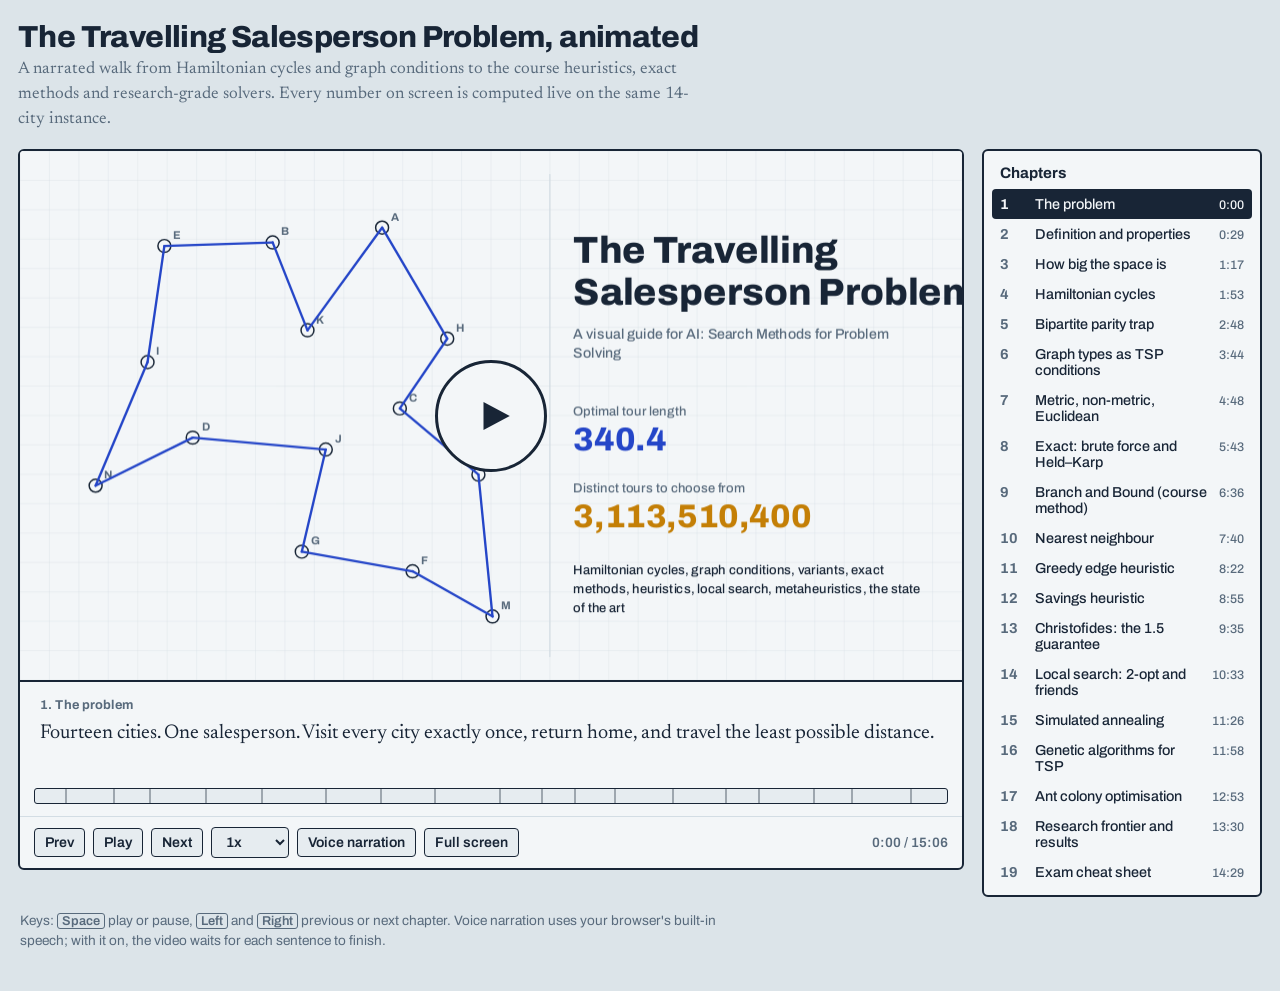
==== algorithmic-search/tsp-hamiltonian-cycles.html @ 98950132 "Add Algorithmic and Search Problems folder with TSP interactive page - Move TSP Hamiltonian-cycles p" ====
<!doctype html>
<html lang="en">
<head>
<meta charset="utf-8">
<meta name="viewport" content="width=device-width, initial-scale=1, viewport-fit=cover">
<title>TSP, visually: from Hamiltonian cycles to research-grade solvers</title>
<link rel="preconnect" href="https://fonts.googleapis.com">
<link rel="preconnect" href="https://fonts.gstatic.com" crossorigin>
<link href="https://fonts.googleapis.com/css2?family=Archivo:wght@400;500;600;700;800&family=Newsreader:opsz,wght@6..72,400;6..72,500&display=swap" rel="stylesheet">
<style>
:root{
  --bg:#DCE4E9; --panel:#F3F6F8; --ink:#182536; --muted:#586a7c; --grid:#d3dde4;
  --route:#2546C8; --gold:#C47F06; --teal:#13806C; --rose:#B8325A; --chip:#e6ecf0;
  box-sizing:border-box; padding-top:env(safe-area-inset-top,0px); padding-bottom:env(safe-area-inset-bottom,0px);
}
@media (prefers-color-scheme: dark){
  :root:not([data-theme="light"]){
    --bg:#0E1823; --panel:#152433; --ink:#E3E9EF; --muted:#94a5b6; --grid:#1f3243;
    --route:#7E9CFF; --gold:#EDB53F; --teal:#41C2A8; --rose:#F27299; --chip:#1c2e40;
  }
}
:root[data-theme="dark"]{
  --bg:#0E1823; --panel:#152433; --ink:#E3E9EF; --muted:#94a5b6; --grid:#1f3243;
  --route:#7E9CFF; --gold:#EDB53F; --teal:#41C2A8; --rose:#F27299; --chip:#1c2e40;
}
html{scroll-padding-top:env(safe-area-inset-top,0px)}
*{box-sizing:border-box}
body{margin:0;background:var(--bg);color:var(--ink);font-family:Archivo,"Helvetica Neue",Arial,sans-serif;}
.wrap{max-width:1500px;margin:0 auto;padding:20px 18px 40px}
header h1{font-size:clamp(1.25rem,2.4vw,1.9rem);font-weight:800;letter-spacing:-.02em;margin:0 0 4px}
header p{margin:0 0 16px;color:var(--muted);font-family:Newsreader,Georgia,serif;font-size:1.05rem;line-height:1.5;max-width:75ch}
.layout{display:grid;grid-template-columns:minmax(0,1fr) 280px;gap:18px;align-items:start}
@media (max-width:980px){.layout{grid-template-columns:1fr}}
.player{background:var(--panel);border:2px solid var(--ink);border-radius:6px;overflow:hidden}
.stage{position:relative;width:100%;aspect-ratio:16/9;background:var(--panel)}
.stage canvas{position:absolute;inset:0;width:100%;height:100%;display:block}
.bigplay{position:absolute;inset:0;margin:auto;width:112px;height:112px;border-radius:50%;border:3px solid var(--ink);background:var(--panel);color:var(--ink);cursor:pointer;display:grid;place-items:center}
.bigplay svg{width:42px;height:42px;margin-left:6px}
.bigplay.hide{display:none}
.caption{min-height:5.4em;padding:14px 20px;border-top:2px solid var(--ink);font-family:Newsreader,Georgia,serif;font-size:clamp(1rem,1.6vw,1.25rem);line-height:1.5;}
.caption .ct{font-family:Archivo,sans-serif;font-weight:700;font-size:.8rem;color:var(--muted);display:block;margin-bottom:2px;letter-spacing:.01em}
.controls{display:flex;flex-wrap:wrap;gap:8px;align-items:center;padding:10px 14px;border-top:1px solid var(--grid)}
.controls button,.controls select{font:600 .88rem Archivo,sans-serif;color:var(--ink);background:var(--chip);border:1.5px solid var(--ink);border-radius:4px;padding:6px 10px;cursor:pointer}
.controls button[aria-pressed="true"]{background:var(--ink);color:var(--panel)}
.controls button:focus-visible,.controls select:focus-visible,.chap button:focus-visible,.bigplay:focus-visible,.bar:focus-visible{outline:3px solid var(--route);outline-offset:2px}
.time{font:600 .85rem Archivo,sans-serif;color:var(--muted);margin-left:auto;font-variant-numeric:tabular-nums}
.bar{position:relative;height:16px;margin:0 14px 12px;cursor:pointer;border-radius:3px;background:var(--chip);border:1.5px solid var(--ink)}
.bar .fill{position:absolute;left:0;top:0;bottom:0;background:var(--route)}
.bar .tick{position:absolute;top:-1px;bottom:-1px;width:2px;background:var(--ink);opacity:.35}
.chap{background:var(--panel);border:2px solid var(--ink);border-radius:6px;padding:8px;max-height:calc(100vh - 40px);overflow:auto}
.chap h2{font-size:.95rem;margin:6px 8px 8px;font-weight:700}
.chap ol{list-style:none;margin:0;padding:0;counter-reset:c}
.chap li{counter-increment:c}
.chap button{width:100%;text-align:left;display:grid;grid-template-columns:2em 1fr auto;gap:6px;align-items:baseline;background:none;border:0;border-radius:4px;padding:7px 8px;color:var(--ink);font:500 .9rem Archivo,sans-serif;cursor:pointer}
.chap button::before{content:counter(c);color:var(--muted);font-weight:700}
.chap button span{color:var(--muted);font-size:.78rem;font-variant-numeric:tabular-nums}
.chap button.on{background:var(--ink);color:var(--panel)}
.chap button.on::before,.chap button.on span{color:var(--panel)}
.note{color:var(--muted);font-size:.85rem;margin:14px 2px 0;line-height:1.5;max-width:90ch}
kbd{font:600 .8rem Archivo,sans-serif;border:1px solid var(--muted);border-radius:3px;padding:0 4px}
</style>
</head>
<body>
<div class="wrap">
<header>
  <h1>The Travelling Salesperson Problem, animated</h1>
  <p>A narrated walk from Hamiltonian cycles and graph conditions to the course heuristics, exact methods and research-grade solvers. Every number on screen is computed live on the same 14-city instance.</p>
</header>
<div class="layout">
  <div class="player">
    <div class="stage" id="stage">
      <canvas id="cv" aria-label="Animated TSP explanation"></canvas>
      <button class="bigplay" id="bigplay" aria-label="Play video"><svg viewBox="0 0 24 24" fill="currentColor"><path d="M6 4l15 8-15 8z"/></svg></button>
    </div>
    <div class="caption" id="cap" aria-live="polite"><span class="ct" id="capt">Chapter</span><span id="capx"></span></div>
    <div class="bar" id="bar" role="slider" tabindex="0" aria-label="Seek"><div class="fill" id="fill"></div></div>
    <div class="controls">
      <button id="prev" aria-label="Previous chapter">Prev</button>
      <button id="play">Play</button>
      <button id="next" aria-label="Next chapter">Next</button>
      <select id="rate" aria-label="Speed"><option value="0.75">0.75x</option><option value="1" selected>1x</option><option value="1.25">1.25x</option><option value="1.5">1.5x</option><option value="2">2x</option></select>
      <button id="narr" aria-pressed="false">Voice narration</button>
      <button id="fs">Full screen</button>
      <span class="time" id="time">0:00 / 0:00</span>
    </div>
  </div>
  <nav class="chap" aria-label="Chapters"><h2>Chapters</h2><ol id="chaps"></ol></nav>
</div>
<p class="note">Keys: <kbd>Space</kbd> play or pause, <kbd>Left</kbd> and <kbd>Right</kbd> previous or next chapter. Voice narration uses your browser's built-in speech; with it on, the video waits for each sentence to finish.</p>
</div>
<script>
const SEED=3;
// ---------- TSP algorithm engine (all values computed, nothing hard-coded) ----------
function mulberry32(a){return function(){a|=0;a=a+0x6D2B79F5|0;let t=Math.imul(a^a>>>15,1|a);t=t+Math.imul(t^t>>>7,61|t)^t;return((t^t>>>14)>>>0)/4294967296}}
const TSP = (function(){
  const N = 14;
  const rnd = mulberry32(SEED);
  const P = [];
  while(P.length<N){
    const p=[0.06+0.88*rnd(),0.06+0.88*rnd()];
    if(P.every(q=>Math.hypot(p[0]-q[0],p[1]-q[1])>0.17)) P.push(p);
  }
  const D = P.map(a=>P.map(b=>Math.hypot(a[0]-b[0],a[1]-b[1])*100));
  const L = t=>{let s=0;for(let i=0;i<t.length;i++)s+=D[t[i]][t[(i+1)%t.length]];return s};
  // nearest neighbour
  function nn(s){const v=new Array(N).fill(false);const t=[s];v[s]=true;let c=s;
    while(t.length<N){let b=-1;for(let j=0;j<N;j++)if(!v[j]&&(b<0||D[c][j]<D[c][b]))b=j;t.push(b);v[b]=true;c=b}return t}
  const nnTour=nn(0);
  // greedy edge
  function greedy(){const E=[];for(let i=0;i<N;i++)for(let j=i+1;j<N;j++)E.push([D[i][j],i,j]);E.sort((a,b)=>a[0]-b[0]);
    const deg=new Array(N).fill(0),par=[...Array(N).keys()];const f=x=>par[x]===x?x:(par[x]=f(par[x]));
    const log=[],acc=[];for(const [w,i,j] of E){if(acc.length===N)break;let st='ok';
      if(deg[i]>=2||deg[j]>=2)st='deg';else if(f(i)===f(j)&&acc.length<N-1)st='cycle';
      log.push({i,j,st});if(st==='ok'){deg[i]++;deg[j]++;par[f(i)]=f(j);acc.push([i,j])}}
    return {log,edges:acc}}
  function edgesToTour(edges){const adj=[...Array(N)].map(()=>[]);edges.forEach(([a,b])=>{adj[a].push(b);adj[b].push(a)});
    const t=[0];let prev=-1,c=0;while(t.length<N){const n=adj[c][0]!==prev?adj[c][0]:adj[c][1];prev=c;c=n;t.push(c)}return t}
  const gr=greedy();const greedyTour=edgesToTour(gr.edges);
  // savings (Clarke-Wright), hub 0
  function savings(){const hub=0;const S=[];for(let i=1;i<N;i++)for(let j=i+1;j<N;j++)S.push([D[hub][i]+D[hub][j]-D[i][j],i,j]);S.sort((a,b)=>b[0]-a[0]);
    let routes=[];for(let i=1;i<N;i++)routes.push([i]);const merges=[];
    const find=x=>routes.findIndex(r=>r.includes(x));
    for(const [s,i,j] of S){if(routes.length===1)break;const a=find(i),b=find(j);if(a===b)continue;
      let A=routes[a],B=routes[b];const endA=A[0]===i||A[A.length-1]===i,endB=B[0]===j||B[B.length-1]===j;if(!endA||!endB)continue;
      if(A[A.length-1]!==i)A=A.slice().reverse();if(B[0]!==j)B=B.slice().reverse();const M=A.concat(B);
      routes=routes.filter((_,k)=>k!==a&&k!==b);routes.push(M);merges.push({i,j,s,routes:routes.map(r=>r.slice())})}
    return {merges,tour:[0].concat(routes[0])}}
  const sv=savings();
  // MST (Prim)
  function prim(){const inT=new Array(N).fill(false),key=new Array(N).fill(1e9),p=new Array(N).fill(-1);key[0]=0;const E=[];
    for(let k=0;k<N;k++){let u=-1;for(let v=0;v<N;v++)if(!inT[v]&&(u<0||key[v]<key[u]))u=v;inT[u]=true;if(p[u]>=0)E.push([p[u],u]);
      for(let v=0;v<N;v++)if(!inT[v]&&D[u][v]<key[v]){key[v]=D[u][v];p[v]=u}}return E}
  const mst=prim();const mstLen=mst.reduce((s,[a,b])=>s+D[a][b],0);
  const degM=new Array(N).fill(0);mst.forEach(([a,b])=>{degM[a]++;degM[b]++});
  const odd=[...Array(N).keys()].filter(i=>degM[i]%2);
  function minMatch(V){const k=V.length,memo=new Map();
    function go(m){if(m===(1<<k)-1)return[0,[]];if(memo.has(m))return memo.get(m);let i=0;while(m>>i&1)i++;let best=[1e18,null];
      for(let j=i+1;j<k;j++)if(!(m>>j&1)){const r=go(m|1<<i|1<<j);const c=r[0]+D[V[i]][V[j]];if(c<best[0])best=[c,[[V[i],V[j]]].concat(r[1])]}
      memo.set(m,best);return best}return go(0)[1]}
  const match=minMatch(odd);
  function euler(E){const adj=[...Array(N)].map(()=>[]);E.forEach(([a,b],id)=>{adj[a].push([b,id]);adj[b].push([a,id])});
    const used=new Array(E.length).fill(false),st=[0],circ=[];while(st.length){const v=st[st.length-1];while(adj[v].length&&used[adj[v][adj[v].length-1][1]])adj[v].pop();
      if(!adj[v].length){circ.push(st.pop())}else{const [w,id]=adj[v].pop();used[id]=true;st.push(w)}}return circ}
  const eul=euler(mst.concat(match));const seen=new Set();const chrTour=[];eul.forEach(v=>{if(!seen.has(v)){seen.add(v);chrTour.push(v)}});
  // 2-opt (best improvement) from NN
  function twoOpt(t0){let t=t0.slice();const moves=[];while(true){let best=0,bi=-1,bj=-1;
      for(let i=0;i<N-1;i++)for(let j=i+2;j<N;j++){if(i===0&&j===N-1)continue;const a=t[i],b=t[i+1],c=t[j],d=t[(j+1)%N];
        const g=D[a][b]+D[c][d]-D[a][c]-D[b][d];if(g>best+1e-9){best=g;bi=i;bj=j}}
      if(bi<0)break;const before=t.slice();const a=t[bi],b=t[bi+1],c=t[bj],d=t[(bj+1)%N];
      t=t.slice(0,bi+1).concat(t.slice(bi+1,bj+1).reverse(),t.slice(bj+1));moves.push({before,after:t.slice(),rem:[[a,b],[c,d]],add:[[a,c],[b,d]],gain:best,len:L(t)})}
    return {moves,tour:t}}
  const two=twoOpt(nnTour);
  // Held-Karp optimal
  function heldKarp(){const F=1<<N;const dp=new Float64Array(F*N).fill(1e18),pr=new Int8Array(F*N).fill(-1);dp[1*N+0]=0;
    for(let m=1;m<F;m+=2)for(let j=0;j<N;j++){const cur=dp[m*N+j];if(cur>=1e18)continue;for(let k=1;k<N;k++)if(!(m>>k&1)){const nm=m|1<<k,v=cur+D[j][k];if(v<dp[nm*N+k]){dp[nm*N+k]=v;pr[nm*N+k]=j}}}
    let best=1e18,bj=-1;for(let j=1;j<N;j++){const v=dp[(F-1)*N+j]+D[j][0];if(v<best){best=v;bj=j}}
    const t=[];let m=F-1,j=bj;while(j!==-1){t.push(j);const p=pr[m*N+j];m&=~(1<<j);j=p}return t.reverse()}
  const opt=heldKarp();
  // Simulated annealing (2-opt neighbourhood)
  function sa(){const r=mulberry32(7);let t=[...Array(N).keys()];for(let i=N-1;i>0;i--){const j=Math.floor(r()*(i+1));[t[i],t[j]]=[t[j],t[i]]}
    let cur=L(t),best=t.slice(),bl=cur,T=60;const snaps=[];const iters=9000;
    for(let it=0;it<iters;it++){let i=1+Math.floor(r()*(N-1)),j=1+Math.floor(r()*(N-1));if(i>j)[i,j]=[j,i];if(i===j)continue;
      const nt=t.slice(0,i).concat(t.slice(i,j+1).reverse(),t.slice(j+1));const nl=L(nt);const dE=nl-cur;
      if(dE<0||r()<Math.exp(-dE/T)){t=nt;cur=nl;if(cur<bl){bl=cur;best=t.slice()}}T*=0.9993;
      if(it%150===0)snaps.push({t:t.slice(),T,len:cur,best:bl})}
    snaps.push({t:best.slice(),T,len:bl,best:bl});return {snaps,tour:best}}
  const saR=sa();
  // Ant System
  function aco(){const r=mulberry32(11);const tau=[...Array(N)].map(()=>new Array(N).fill(1));const a=1,b=3,rho=0.4,Q=100;let best=null,bl=1e18;const snaps=[];
    for(let it=0;it<30;it++){const tours=[];for(let k=0;k<N;k++){const s=k%N;const t=[s],v=new Set([s]);while(t.length<N){const c=t[t.length-1];const w=[];let sum=0;
          for(let j=0;j<N;j++)if(!v.has(j)){const x=Math.pow(tau[c][j],a)*Math.pow(1/D[c][j],b);w.push([j,x]);sum+=x}
          let u=r()*sum,ch=w[w.length-1][0];for(const [j,x] of w){u-=x;if(u<=0){ch=j;break}}t.push(ch);v.add(ch)}tours.push(t)}
      for(let i=0;i<N;i++)for(let j=0;j<N;j++)tau[i][j]*=1-rho;
      tours.forEach(t=>{const l=L(t);if(l<bl){bl=l;best=t.slice()}for(let i=0;i<N;i++){const x=t[i],y=t[(i+1)%N];tau[x][y]+=Q/l;tau[y][x]+=Q/l}});
      let mx=0;tau.forEach(row=>row.forEach(v=>mx=Math.max(mx,v)));snaps.push({tau:tau.map(row=>row.map(v=>v/mx)),best:best.slice(),bl})}
    return {snaps,tour:best}}
  const ac=aco();
  return {N,P,D,L,nnTour,gr,greedyTour,sv,mst,mstLen,odd,match,eul,chrTour,two,opt,saR,ac};
})();
// ---------- Branch & Bound on a 5-city matrix (course bound: sum of two cheapest edges per city / 2) ----------
const BB = (function(){
  const names=['A','B','C','D','E'];
  const M=[[0,3,1,5,8],[3,0,6,7,9],[1,6,0,4,2],[5,7,4,0,3],[8,9,2,3,0]];
  const n=5;
  function lb(path){let s=0;const pos=new Map(path.map((c,i)=>[c,i]));
    for(let c=0;c<n;c++){const fixed=[];if(pos.has(c)){const i=pos.get(c);if(i>0)fixed.push(M[c][path[i-1]]);if(i<path.length-1)fixed.push(M[c][path[i+1]])}
      if(path.length===n&&(i=>i===0||i===n-1)(pos.get(c))){fixed.push(M[path[0]][path[n-1]])}
      const exclude=new Set();if(pos.has(c)){const i=pos.get(c);if(i>0)exclude.add(path[i-1]);if(i<path.length-1)exclude.add(path[i+1])}
      const rest=[];for(let d=0;d<n;d++)if(d!==c&&!exclude.has(d))rest.push(M[c][d]);rest.sort((a,b)=>a-b);
      let k=0;while(fixed.length<2)fixed.push(rest[k++]);s+=fixed[0]+fixed[1]}return s/2}
  const rows=M.map((r,i)=>{const o=r.filter((_,j)=>j!==i).sort((a,b)=>a-b);return {two:[o[0],o[1]],sum:o[0]+o[1]}});
  const rootLB=lb([0]);
  // best-first B&B over prefixes starting at A
  let open=[{path:[0],lb:rootLB}],best=Infinity,bestPath=null;const log=[];let expanded=0,generated=1;
  while(open.length){open.sort((a,b)=>a.lb-b.lb||b.path.length-a.path.length);const nd=open.shift();
    if(nd.lb>=best){log.push({path:nd.path,lb:nd.lb,act:'prune'});continue}
    if(nd.path.length===n){const c=nd.lb;if(c<best){best=c;bestPath=nd.path}log.push({path:nd.path,lb:c,act:'tour'});continue}
    expanded++;log.push({path:nd.path,lb:nd.lb,act:'expand'});
    for(let c=1;c<n;c++)if(!nd.path.includes(c)){const p=nd.path.concat(c);generated++;open.push({path:p,lb:lb(p)})}}
  return {names,M,rows,rootLB,log,best,bestPath,expanded,generated};
})();

// ================= rendering core =================
const W=1600,H=900, FS='Archivo, "Helvetica Neue", Arial, sans-serif';
const cv=document.getElementById('cv'), ctx=cv.getContext('2d');
let C={};
function readColors(){const cs=getComputedStyle(document.documentElement);['bg','panel','ink','muted','grid','route','gold','teal','rose','chip'].forEach(k=>C[k]=cs.getPropertyValue('--'+k).trim())}
readColors();
try{matchMedia('(prefers-color-scheme: dark)').addEventListener('change',()=>{readColors();render()})}catch(e){}
function resize(){const r=cv.getBoundingClientRect(),d=window.devicePixelRatio||1;cv.width=Math.round(r.width*d);cv.height=Math.round(r.height*d);render()}
const clamp=(x,a=0,b=1)=>Math.max(a,Math.min(b,x));
const ease=x=>x<.5?2*x*x:1-Math.pow(-2*x+2,2)/2;
const lin=(t,a,b)=>clamp((t-a)/(b-a));
const pr=(t,a,b)=>ease(lin(t,a,b));
function txt(s,x,y,o={}){ctx.save();ctx.font=`${o.w||500} ${o.s||24}px ${FS}`;ctx.fillStyle=o.c||C.ink;ctx.textAlign=o.a||'left';ctx.textBaseline=o.b||'alphabetic';ctx.globalAlpha=o.al??1;ctx.fillText(s,x,y);ctx.restore()}
function wrap(s,x,y,maxW,lh,o={}){ctx.save();ctx.font=`${o.w||500} ${o.s||24}px ${FS}`;const words=s.split(' ');let line='';const lines=[];
  for(const w of words){const tl=line?line+' '+w:w;if(ctx.measureText(tl).width>maxW&&line){lines.push(line);line=w}else line=tl}if(line)lines.push(line);ctx.restore();
  lines.forEach((l,i)=>txt(l,x,y+i*lh,o));return y+lines.length*lh}
function ln(x1,y1,x2,y2,c,w=2,dash=null,al=1){ctx.save();ctx.strokeStyle=c;ctx.lineWidth=w;ctx.lineCap='round';ctx.globalAlpha=al;if(dash)ctx.setLineDash(dash);ctx.beginPath();ctx.moveTo(x1,y1);ctx.lineTo(x2,y2);ctx.stroke();ctx.restore()}
function dot(x,y,r,fill,stroke,sw=2,al=1){ctx.save();ctx.globalAlpha=al;ctx.beginPath();ctx.arc(x,y,r,0,7);if(fill){ctx.fillStyle=fill;ctx.fill()}if(stroke){ctx.strokeStyle=stroke;ctx.lineWidth=sw;ctx.stroke()}ctx.restore()}
function rect(x,y,w,h,fill,stroke,sw=2,al=1){ctx.save();ctx.globalAlpha=al;if(fill){ctx.fillStyle=fill;ctx.fillRect(x,y,w,h)}if(stroke){ctx.strokeStyle=stroke;ctx.lineWidth=sw;ctx.strokeRect(x,y,w,h)}ctx.restore()}
function arrow(x1,y1,x2,y2,c,w=2.5,curve=0,al=1){ctx.save();ctx.globalAlpha=al;ctx.strokeStyle=c;ctx.fillStyle=c;ctx.lineWidth=w;const mx=(x1+x2)/2-(y2-y1)*curve,my=(y1+y2)/2+(x2-x1)*curve;
  ctx.beginPath();ctx.moveTo(x1,y1);ctx.quadraticCurveTo(mx,my,x2,y2);ctx.stroke();const a=Math.atan2(y2-my,x2-mx);ctx.beginPath();ctx.moveTo(x2,y2);ctx.lineTo(x2-14*Math.cos(a-.4),y2-14*Math.sin(a-.4));ctx.lineTo(x2-14*Math.cos(a+.4),y2-14*Math.sin(a+.4));ctx.fill();ctx.restore();return[mx,my]}
const f1=x=>x.toFixed(1), fmt=x=>x.toLocaleString('en-US');
// map
const MX=60,MY=56,MW=800,MH=790;
const {N,P,D,L}=TSP;const LET='ABCDEFGHIJKLMN';
const M=i=>[MX+P[i][0]*MW,MY+P[i][1]*MH];
const OPT=L(TSP.opt);const gap=x=>((x/OPT-1)*100).toFixed(1)+'%';
function edge(a,b,c,w=3,p=1,dash=null,al=1){const [x1,y1]=M(a),[x2,y2]=M(b);ln(x1,y1,x1+(x2-x1)*p,y1+(y2-y1)*p,c,w,dash,al)}
function cities(o={}){for(let i=0;i<N;i++){const a=o.appear?o.appear(i):1;if(a<=0)continue;const [x,y]=M(i);const col=o.col?o.col(i):null;
  dot(x,y,11*Math.min(1,a*1.3),col||C.panel,col?C.ink:C.ink,2.5,a);txt(LET[i],x+15,y-12,{s:19,w:700,c:C.muted,al:a})}}
function tour(t,p=1,c=C.route,w=4,al=1){const n=t.length,k=p*n;for(let i=0;i<n;i++){const q=clamp(k-i);if(q<=0)break;edge(t[i],t[(i+1)%n],c,w,q,null,al)}}
function panelRule(){ln(900,40,900,860,C.grid,2)}
function heading(s,y=96){txt(s,940,y,{s:34,w:800})}
function lines(arr,t,x=940,y=150,lh=40,mw=600){let yy=y;for(const it of arr){const a=pr(t,it.at,it.at+.6);if(a<=0)continue;yy=wrap(it.s,x,yy,mw,it.lh||36,{s:it.sz||26,w:it.w||500,c:it.c||C.ink,al:a})+(lh-36)}return yy}
function bg(){ctx.fillStyle=C.panel;ctx.fillRect(0,0,W,H);ctx.save();ctx.strokeStyle=C.grid;ctx.globalAlpha=.55;ctx.lineWidth=1;for(let x=0;x<=W;x+=50){ctx.beginPath();ctx.moveTo(x,0);ctx.lineTo(x,H);ctx.stroke()}for(let y=0;y<=H;y+=50){ctx.beginPath();ctx.moveTo(0,y);ctx.lineTo(W,y);ctx.stroke()}ctx.restore()}
const cap=(s)=>[Math.max(3.2,1.1+s.split(/\s+/).length*0.36),s];
const fact=n=>{let r=1n;for(let i=2n;i<=BigInt(n);i++)r*=i;return r};
const toursN=Number(fact(N-1)/2n);

// precomputed extras
const nnAll=(()=>{let best=1e9,bs=0;for(let s=0;s<N;s++){const v=new Array(N).fill(false);const t=[s];v[s]=true;let c=s;while(t.length<N){let b=-1;for(let j=0;j<N;j++)if(!v[j]&&(b<0||D[c][j]<D[c][b]))b=j;t.push(b);v[b]=true;c=b}const l=L(t);if(l<best){best=l;bs=s}}return{best,bs}})();
const matchCost=TSP.match.reduce((s,[a,b])=>s+D[a][b],0);
const eulLen=(()=>{let s=0;for(let i=0;i+1<TSP.eul.length;i++)s+=D[TSP.eul[i]][TSP.eul[i+1]];return s})();
const nnL=L(TSP.nnTour),grL=L(TSP.greedyTour),svL=L(TSP.sv.tour),chL=L(TSP.chrTour),twL=L(TSP.two.tour),saL=L(TSP.saR.tour),acL=L(TSP.ac.tour);
const nm=t=>t.map(i=>LET[i]).join(' ');

// ================= scenes =================
const SC=[];
// 1 intro
SC.push({title:'The problem',caps:[
 cap(`Fourteen cities. One salesperson. Visit every city exactly once, return home, and travel the least possible distance.`),
 cap(`That closed loop is the shortest of ${fmt(toursN)} possible tours. Finding it, and proving it is the shortest, is the Travelling Salesperson Problem.`),
 cap(`We will build the theory, the graph conditions that decide whether a tour can even exist, and every major way to solve it, from the course heuristics to research-grade solvers.`)],
 draw(t,S){cities({appear:i=>pr(t,.2+i*.09,.6+i*.09)});tour(TSP.opt,pr(t,1.8,S.at(1)-.3));panelRule();
  txt('The Travelling',940,190,{s:64,w:800,al:pr(t,.3,1.2)});txt('Salesperson Problem',940,262,{s:64,w:800,al:pr(t,.5,1.4)});
  wrap('A visual guide for AI: Search Methods for Problem Solving',940,320,600,32,{s:24,c:C.muted,al:pr(t,.8,1.8)});
  const a=pr(t,S.at(1),S.at(1)+1);txt('Optimal tour length',940,450,{s:22,c:C.muted,al:a});txt(f1(OPT),940,510,{s:56,w:800,c:C.route,al:a});
  txt('Distinct tours to choose from',940,580,{s:22,c:C.muted,al:a});txt(fmt(Math.round(toursN*pr(t,S.at(1),S.at(1)+3))),940,640,{s:56,w:800,c:C.gold,al:a});
  wrap('Hamiltonian cycles, graph conditions, variants, exact methods, heuristics, local search, metaheuristics, the state of the art',940,720,600,32,{s:22,al:pr(t,S.at(2),S.at(2)+1)});}});
// 2 definition
SC.push({title:'Definition and properties',caps:[
 cap(`Formally, TSP takes a complete graph whose edges carry costs, and asks for a Hamiltonian cycle of minimum total cost.`),
 cap(`With 14 cities the complete graph has n times n minus 1 over 2, that is 91 edges. Every tour uses exactly 14 of them, two at each city.`),
 cap(`Fix the start city and ignore direction: a symmetric instance has n minus 1 factorial over 2 distinct tours. If costs are asymmetric, direction matters and the count doubles.`),
 cap(`The decision version, is there a tour of cost at most k, is NP-complete. The optimisation version is NP-hard, and even confirming that a given tour is optimal is hard, a point your course notes contrast with SAT.`)],
 draw(t,S){const pe=pr(t,.3,S.at(1));let k=0;for(let i=0;i<N;i++)for(let j=i+1;j<N;j++){k++;if(k/91<=pe)edge(i,j,C.muted,1.2,1,null,.45)}
  if(t>S.at(1))tour(TSP.opt,pr(t,S.at(1)+.5,S.at(1)+3),C.route,4.5);cities({col:i=>t>S.at(1)+3?C.gold:null});panelRule();heading('What TSP asks');
  lines([{s:'Input: a complete graph, cost c(i, j) on every edge',at:.4},{s:'Output: a Hamiltonian cycle of minimum total cost',at:1.4},
   {s:'Edges n(n−1)/2 = 91. A tour uses n = 14 edges, degree 2 at every city.',at:S.at(1)+.3,c:C.route,w:600},
   {s:'Distinct tours: (n−1)!/2 symmetric, (n−1)! asymmetric',at:S.at(2)+.3,c:C.gold,w:600},
   {s:'Decision version: NP-complete',at:S.at(3)+.3},{s:'Optimisation version: NP-hard',at:S.at(3)+1.5},
   {s:'Trap: a SAT certificate is checked in polynomial time; a claimed optimal tour is not, since you would need to rule out every cheaper tour.',at:S.at(3)+3,c:C.rose}],t,940,160,52);}});
// 3 explosion
SC.push({title:'How big the space is',caps:[
 cap(`How fast does the space grow? On a log scale, gold bars count TSP tours, blue is the 2 to the n of a SAT problem with n variables, and teal is the work of the Held-Karp dynamic program.`),
 cap(`At thirty cities there are about 4 times 10 to the 30 tours. That is billions of times more than the number of nanoseconds since the Big Bang.`),
 cap(`So blind enumeration is out. The course moves to heuristics, lower bounds and local search, and we will follow the same path.`)],
 draw(t,S){const ns=[5,10,15,20,25,30],X0=150,X1=1520,Y0=780,Hh=620,top=32;ln(X0,Y0,X1,Y0,C.ink,2);ln(X0,Y0,X0,Y0-Hh,C.ink,2);
  for(let e=0;e<=32;e+=8){const y=Y0-e/top*Hh;ln(X0-6,y,X1,y,C.grid,1);txt('10^'+e,X0-12,y+7,{s:18,a:'right',c:C.muted})}
  const g=pr(t,.5,S.at(1)-.5),gw=(X1-X0)/ns.length;
  ns.forEach((n,i)=>{const vals=[[Math.log10(Number(fact(n-1)))-Math.log10(2),C.gold],[n*Math.log10(2),C.route],[Math.log10(n*n)+n*Math.log10(2),C.teal]];
   vals.forEach(([v,c],j)=>{const h=v/top*Hh*g,x=X0+i*gw+30+j*62;rect(x,Y0-h,52,h,c);if(g>.95)txt(v.toFixed(0),x+26,Y0-h-8,{s:16,w:700,a:'center',c:C.ink})});
   txt('n = '+n,X0+i*gw+30+93,Y0+32,{s:20,w:700,a:'center'})});
  const ny=Math.log10(13.8e9*3.156e7*1e9),a=pr(t,S.at(1),S.at(1)+1);const yy=Y0-ny/top*Hh;ln(X0,yy,X1,yy,C.rose,3,[10,8],a);txt('nanoseconds since the Big Bang ≈ 4.4 × 10^26',X0+20,yy-12,{s:22,w:700,c:C.rose,al:a});txt('log10 of the count',X0-12,Y0-Hh-20,{s:18,c:C.muted,a:'left'});
  [['TSP tours (n−1)!/2',C.gold],['SAT 2^n',C.route],['Held-Karp n²·2^n',C.teal]].forEach(([s,c],i)=>{rect(X0+20+i*330,70,22,22,c);txt(s,X0+52+i*330,89,{s:21,w:600})});}});
// 4 Hamiltonian
SC.push({title:'Hamiltonian cycles',caps:[
 cap(`A Hamiltonian cycle visits every vertex exactly once and returns to the start. TSP is the weighted, optimisation version of this yes-or-no question.`),
 cap(`Left, the walk closes cleanly. Right, a bow-tie. The centre is a cut vertex, so any closed walk covering both triangles must pass through it twice. No Hamiltonian cycle exists.`),
 cap(`Quick necessary checks: the graph must be 2-connected, meaning no cut vertex, and every vertex needs degree at least 2.`),
 cap(`Quick sufficient checks: Dirac, every degree at least n over 2. Ore, every non-adjacent pair has degrees summing to at least n. These guarantee a cycle, but failing them proves nothing.`),
 cap(`Deciding whether a Hamiltonian cycle exists is NP-complete. Do not confuse it with an Euler circuit, which uses every edge once and only needs a connected graph with all degrees even.`)],
 draw(t,S){const A=[...Array(6)].map((_,i)=>[400+175*Math.cos(i*Math.PI/3-Math.PI/2),330+175*Math.sin(i*Math.PI/3-Math.PI/2)]);
  const EA=[[0,1],[1,2],[2,3],[3,4],[4,5],[5,0],[0,3],[1,4]];EA.forEach(([a,b])=>ln(...A[a],...A[b],C.muted,2));
  const pa=pr(t,.8,S.at(1)+3);for(let i=0;i<6;i++){const q=clamp(pa*6-i);if(q>0)ln(A[i][0],A[i][1],A[i][0]+(A[(i+1)%6][0]-A[i][0])*q,A[i][1]+(A[(i+1)%6][1]-A[i][1])*q,C.route,6)}
  A.forEach((p,i)=>{dot(...p,15,pa*6>i?C.gold:C.panel,C.ink,2.5);txt(String(i+1),p[0],p[1]+6,{s:16,w:700,a:'center'})});
  txt(pa>=1?'Hamiltonian cycle found':'Searching…',400,580,{s:24,w:700,a:'center',c:pa>=1?C.route:C.muted});
  const B={L1:[960,190],L2:[960,470],C:[1160,330],R1:[1360,190],R2:[1360,470]};const EB=[['L1','L2'],['L1','C'],['L2','C'],['R1','R2'],['R1','C'],['R2','C']];
  EB.forEach(([a,b])=>ln(...B[a],...B[b],C.muted,2));const walk=['C','L1','L2','C'];const pb=pr(t,S.at(1),S.at(1)+4);
  for(let i=0;i<3;i++){const q=clamp(pb*3-i);if(q>0){const a=B[walk[i]],b=B[walk[i+1]];ln(a[0],a[1],a[0]+(b[0]-a[0])*q,a[1]+(b[1]-a[1])*q,i===2?C.rose:C.route,6)}}
  Object.entries(B).forEach(([k,p])=>{const cut=k==='C'&&pb>=1;dot(...p,15,cut?C.rose:C.panel,C.ink,2.5);txt(k==='C'?'c':k.toLowerCase(),p[0],p[1]+6,{s:16,w:700,a:'center',c:cut?C.panel:C.ink})});
  if(pb>=1){txt('c reached twice, r1 and r2 never: no cycle',1160,580,{s:24,w:700,a:'center',c:C.rose})}
  lines([{s:'Necessary: 2-connected (no cut vertex), every degree ≥ 2',at:S.at(2)+.2,w:600},
   {s:'Sufficient: Dirac, deg(v) ≥ n/2 for all v.  Ore, deg(u) + deg(v) ≥ n for every non-adjacent pair',at:S.at(3)+.2,w:600,c:C.teal},
   {s:'Hamiltonian cycle: NP-complete.  Euler circuit: connected and all degrees even, linear time.',at:S.at(4)+.2,w:600,c:C.gold}],t,140,660,46,1340);}});
// 5 bipartite
const g3=[],g34=[];for(let r=0;r<3;r++)for(let c=0;c<3;c++)g3.push([r,c]);for(let r=0;r<3;r++)for(let c=0;c<4;c++)g34.push([r,c]);
const hc34=[[0,0],[0,1],[0,2],[0,3],[1,3],[2,3],[2,2],[1,2],[1,1],[2,1],[2,0],[1,0]];
SC.push({title:'Bipartite parity trap',caps:[
 cap(`Bipartite graphs give a powerful parity trap. Colour the vertices with two colours so every edge joins different colours.`),
 cap(`Any cycle in a bipartite graph alternates colours, so a Hamiltonian cycle needs exactly as many vertices of each colour.`),
 cap(`A 3 by 3 grid has 5 gold and 4 blue, so it has no Hamiltonian cycle, and no tour if roads are only grid edges. In general an m by n grid has one only when m times n is even.`),
 cap(`The 3 by 4 grid is balanced, six and six, and the cycle appears. Likewise K two three has none, while K three three has one. K m n is Hamiltonian only when m equals n.`),
 cap(`Exam trick: whenever you see a grid, a chessboard, or any two-colourable graph, count the colours before you search.`)],
 draw(t,S){const sp=120;const P3=([r,c])=>[160+c*sp,170+r*sp],P4=([r,c])=>[880+c*sp,170+r*sp];
  const col=(r,c)=>(r+c)%2===0?C.gold:C.route;const ca=pr(t,.5,2);
  const edges=(G,F,R,Cc)=>{for(let r=0;r<R;r++)for(let c=0;c<Cc;c++){if(c+1<Cc)ln(...F([r,c]),...F([r,c+1]),C.muted,2);if(r+1<R)ln(...F([r,c]),...F([r+1,c]),C.muted,2)}};
  edges(g3,P3,3,3);edges(g34,P4,3,4);
  const ph=pr(t,S.at(3),S.at(3)+3);for(let i=0;i<12;i++){const q=clamp(ph*12-i);if(q>0){const a=P4(hc34[i]),b=P4(hc34[(i+1)%12]);ln(a[0],a[1],a[0]+(b[0]-a[0])*q,a[1]+(b[1]-a[1])*q,C.teal,7)}}
  g3.forEach(([r,c])=>dot(...P3([r,c]),17,ca>0?col(r,c):C.panel,C.ink,2.5));g34.forEach(([r,c])=>dot(...P4([r,c]),17,ca>0?col(r,c):C.panel,C.ink,2.5));
  txt('3 × 3 grid',280,120,{s:24,w:700,a:'center'});txt('3 × 4 grid',1060,120,{s:24,w:700,a:'center'});
  const a2=pr(t,S.at(2),S.at(2)+1);txt('5 gold, 4 blue',280,470,{s:26,w:800,a:'center',c:C.rose,al:a2});txt('unbalanced: impossible',280,505,{s:22,a:'center',c:C.rose,al:a2});
  const a3=pr(t,S.at(3),S.at(3)+1);txt('6 gold, 6 blue',1060,470,{s:26,w:800,a:'center',c:C.teal,al:a3});
  const a1=pr(t,S.at(1),S.at(1)+1);wrap('A cycle alternates gold, blue, gold, blue … so it needs equal counts.',560,560,520,32,{s:22,w:600,al:a1});
  // K23 / K33
  const ak=pr(t,S.at(3)+2,S.at(3)+3);if(ak>0){const kb=(x0,m,n,ok)=>{const T=[...Array(m)].map((_,i)=>[x0+(i-(m-1)/2)*90,640]),B=[...Array(n)].map((_,i)=>[x0+(i-(n-1)/2)*90,780]);
    T.forEach(a=>B.forEach(b=>ln(...a,...b,C.muted,1.8,null,ak)));T.forEach(p=>dot(...p,13,C.gold,C.ink,2,ak));B.forEach(p=>dot(...p,13,C.route,C.ink,2,ak));
    txt(`K${m},${n}: ${ok?'Hamiltonian':'not Hamiltonian'}`,x0,835,{s:22,w:700,a:'center',c:ok?C.teal:C.rose,al:ak})};kb(280,2,3,false);kb(1060,3,3,true)}
  const a4=pr(t,S.at(4),S.at(4)+1);if(a4>0){rect(1270,600,300,200,C.chip,C.ink,2,a4);wrap('Two-colourable? Count colours first. Unequal counts mean no tour, no search needed.',1290,645,260,32,{s:23,w:700,al:a4})}}});
// 6 graph types -> TSP formulation
SC.push({title:'Graph types as TSP conditions',caps:[
 cap(`Which graph you start from decides which TSP you are solving. A complete undirected graph, where c of i j equals c of j i, gives the standard symmetric TSP.`),
 cap(`Directed costs, like one-way streets or flights with different fares each way, give the asymmetric TSP. Direction now matters, so there are n minus 1 factorial tours.`),
 cap(`Missing roads? Complete the graph with very expensive edges of cost M. If the optimal tour still uses an M edge, the original graph had no Hamiltonian cycle at all.`),
 cap(`Turn that around and you get a reduction: give real edges cost 1 and non-edges cost 2. A tour of cost exactly n exists if and only if the graph is Hamiltonian, so TSP is at least as hard as the Hamiltonian cycle problem.`),
 cap(`Push the non-edge cost up to rho times n, and any rho-approximation would decide Hamiltonicity. That is why general TSP has no constant-factor approximation unless P equals NP.`)],
 draw(t,S){const pan=[[30,40],[810,40],[30,470],[810,470]];
  const pent=(x,y,r)=>[...Array(5)].map((_,i)=>[x+r*Math.cos(i*2*Math.PI/5-Math.PI/2),y+r*Math.sin(i*2*Math.PI/5-Math.PI/2)]);
  pan.forEach(([x,y],k)=>{const a=pr(t,S.at(k),S.at(k)+.8);if(a<=0)return;rect(x,y,760,390,null,C.ink,2,a);
   const V=pent(x+175,y+205,125);
   if(k===0){for(let i=0;i<5;i++)for(let j=i+1;j<5;j++)ln(...V[i],...V[j],C.route,2.5,null,a);txt('Complete + undirected',x+340,y+80,{s:26,w:800,al:a});wrap('Symmetric TSP: c(i, j) = c(j, i). Tours = (n−1)!/2.',x+340,y+130,390,32,{s:22,al:a})}
   if(k===1){const p1=[x+90,y+220],p2=[x+290,y+220];const m1=arrow(p1[0]+16,p1[1]-8,p2[0]-16,p2[1]-8,C.route,3,.35,a),m2=arrow(p2[0]-16,p2[1]+8,p1[0]+16,p1[1]+8,C.rose,3,.35,a);
     txt('4',m1[0],m1[1]+4,{s:24,w:800,a:'center',c:C.route,al:a});txt('9',m2[0],m2[1]+20,{s:24,w:800,a:'center',c:C.rose,al:a});
     [p1,p2].forEach((p,i)=>{dot(...p,16,C.panel,C.ink,2.5,a);txt(i?'Y':'X',p[0],p[1]+7,{s:18,w:700,a:'center',al:a})});
     txt('Directed costs',x+340,y+80,{s:26,w:800,al:a});wrap('Asymmetric TSP (ATSP): c(X, Y) ≠ c(Y, X). Direction matters, tours = (n−1)!.',x+340,y+130,390,32,{s:22,al:a})}
   if(k===2){const E=[[0,1],[1,2],[2,3],[3,4],[0,2],[1,3]];const all=[];for(let i=0;i<5;i++)for(let j=i+1;j<5;j++)all.push([i,j]);
     all.forEach(([i,j])=>{const real=E.some(([p,q])=>p===i&&q===j);ln(...V[i],...V[j],real?C.ink:C.rose,real?2.5:2,real?null:[8,7],a);if(!real){txt('M',(V[i][0]+V[j][0])/2+6,(V[i][1]+V[j][1])/2-6,{s:20,w:800,c:C.rose,al:a})}});
     txt('Incomplete graph',x+340,y+80,{s:26,w:800,al:a});wrap('Add missing edges with huge cost M. Optimal tour uses an M edge ⇒ original graph is not Hamiltonian.',x+340,y+130,390,32,{s:22,al:a})}
   if(k===3){const E=[[0,1],[1,2],[2,3],[3,4],[4,0],[0,2]];for(let i=0;i<5;i++)for(let j=i+1;j<5;j++){const real=E.some(([p,q])=>(p===i&&q===j)||(p===j&&q===i));ln(...V[i],...V[j],real?C.teal:C.muted,real?3:1.8,real?null:[7,7],a);
       txt(real?'1':'2',(V[i][0]+V[j][0])/2+(real?10:0),(V[i][1]+V[j][1])/2+(real?-6:16),{s:19,w:800,c:real?C.teal:C.muted,al:a})}
     txt('Reduction HC → TSP',x+340,y+80,{s:26,w:800,al:a});wrap('Edge = 1, non-edge = 2. Tour of cost n exists ⟺ G is Hamiltonian.',x+340,y+130,390,32,{s:22,al:a});
     const b=pr(t,S.at(4),S.at(4)+1);wrap('Non-edge = ρ·n ⇒ no ρ-approximation for general TSP unless P = NP.',x+340,y+245,390,32,{s:22,w:700,c:C.rose,al:b})}
   V.forEach(p=>{if(k!==1)dot(...p,12,C.panel,C.ink,2.5,a)})})}});
// 7 metric / euclidean variants
SC.push({title:'Metric, non-metric, Euclidean',caps:[
 cap(`Variants differ by what the costs obey. In a metric instance, going direct is never longer than a detour: c of a c is at most c of a b plus c of b c.`),
 cap(`That is what makes shortcutting safe. If a walk goes a, b, c and b was already visited, jumping straight from a to c can only shorten it. Christofides depends on this.`),
 cap(`Break the inequality, say a b and b c cost 2 but a c costs 10, and a shortcut can make the tour much worse. In this non-metric world no constant-factor guarantee is possible unless P equals NP.`),
 cap(`Euclidean TSP is metric, with costs given by straight-line distance. It is still NP-hard, yet it admits a 1 plus epsilon approximation scheme, and an optimal Euclidean tour never crosses itself.`)],
 draw(t,S){const a=[150,640],b=[420,250],c=[720,640];const nonm=t>S.at(2);
  const lab=(p,q,s,col,off=[0,0])=>txt(s,(p[0]+q[0])/2+off[0],(p[1]+q[1])/2+off[1],{s:26,w:800,c:col,a:'center'});
  ln(...a,...b,C.ink,3);ln(...b,...c,C.ink,3);const sc=pr(t,S.at(1)+.5,S.at(1)+2.5);
  ln(...a,a[0]+(c[0]-a[0])*Math.max(sc,t<S.at(1)?1:0),a[1],nonm?C.rose:C.route,5,t>S.at(1)?[14,9]:null);
  if(!nonm){lab(a,b,'5',C.ink,[-24,0]);lab(b,c,'5',C.ink,[26,0]);lab(a,c,'7',C.route,[0,40]);}else{lab(a,b,'2',C.ink,[-24,0]);lab(b,c,'2',C.ink,[26,0]);lab(a,c,'10',C.rose,[0,40]);}
  [[a,'a'],[b,'b'],[c,'c']].forEach(([p,s])=>{dot(...p,18,C.panel,C.ink,3);txt(s,p[0],p[1]+7,{s:20,w:800,a:'center'})});
  txt(nonm?'10 > 2 + 2: triangle inequality broken':'7 ≤ 5 + 5: triangle inequality holds',435,140,{s:26,w:800,a:'center',c:nonm?C.rose:C.route});
  if(t>S.at(1)&&!nonm)txt('shortcut a → c skips visited b, saves 3',435,760,{s:22,w:600,a:'center',c:C.route,al:sc});
  if(nonm)txt('shortcut a → c costs 10 instead of 4',435,760,{s:22,w:600,a:'center',c:C.rose});
  panelRule();heading('Variant, and the best guarantee');
  const rows=[['General (no constraints)','None: no constant factor unless P = NP',S.at(2)],['Metric (triangle inequality)','1.5 Christofides (1976). Slightly below 1.5 since 2020',S.at(0)+1],
   ['Asymmetric metric','Constant factor, first shown in 2018',S.at(2)+2],['Euclidean (plane, L2)','1 + ε for any ε: PTAS (Arora; Mitchell, 1998)',S.at(3)+.5]];
  rows.forEach(([v,g,at],i)=>{const al=pr(t,at,at+.8);const y=170+i*150;rect(940,y-40,620,128,C.chip,C.ink,1.5,al);txt(v,960,y,{s:24,w:800,al});wrap(g,960,y+38,580,30,{s:21,al,c:C.muted})});}});
// 8 Held-Karp
SC.push({title:'Exact: brute force and Held–Karp',caps:[
 cap(`Exact method one is brute force: try all ${fmt(toursN)} tours. Workable for ten cities, hopeless for twenty.`),
 cap(`Held and Karp's dynamic program, from 1962, stores C of S comma j: the cheapest path that starts at city A, visits exactly the set S, and ends at j.`),
 cap(`Each state looks back one step: C of S j is the minimum over i in S of C of S minus j, ending at i, plus d of i j. There are about n times 2 to the n states, so order n squared 2 to the n time and n 2 to the n memory.`),
 cap(`For our 14 cities that is ${fmt(13*8192)} states, solved in milliseconds. This is the true optimum, ${f1(OPT)} units, and every heuristic from here on is measured against it.`)],
 draw(t,S){if(t<S.at(1)){const r=mulberry32(Math.floor(t*12)+5);const p=[...Array(N).keys()];for(let i=N-1;i>0;i--){const j=Math.floor(r()*(i+1));[p[i],p[j]]=[p[j],p[i]]}tour(p,1,C.muted,2.2,.8);
    txt('random tour, length '+f1(L(p)),MX+MW/2,MY+MH+30,{s:22,a:'center',c:C.muted})}
  if(t>S.at(3))tour(TSP.opt,pr(t,S.at(3),S.at(3)+3),C.route,5);cities();panelRule();heading('Held–Karp dynamic program');
  lines([{s:'C(S, j) = cheapest path A → … → j visiting exactly S',at:S.at(1)+.3,w:600},
   {s:'C(S, j) = min over i ∈ S∖{j} of  C(S∖{j}, i) + d(i, j)',at:S.at(2)+.2,w:700,c:C.route},
   {s:'Answer = min over j of  C(all, j) + d(j, A)',at:S.at(2)+1.5,w:600},
   {s:'Time O(n²·2ⁿ), memory O(n·2ⁿ)',at:S.at(2)+3,w:700,c:C.teal}],t,940,150,52);
  const bx=950,by=640,bw=40;const pg=pr(t,S.at(2),S.at(3));let mx=0;const cnt=[];const ch=(n,k)=>{let r=1;for(let i=1;i<=k;i++)r=r*(n-k+i)/i;return r};for(let k=1;k<=13;k++){cnt.push(ch(13,k)*k);mx=Math.max(mx,ch(13,k)*k)}
  if(pg>0){txt('states by subset size |S|',bx,by-150,{s:20,c:C.muted});cnt.forEach((v,i)=>{const h=v/mx*130*clamp(pg*13-i);rect(bx+i*45,by-h,bw,h,C.teal);txt(String(i+1),bx+i*45+bw/2,by+24,{s:16,a:'center',c:C.muted})})}
  const a=pr(t,S.at(3),S.at(3)+1);txt('Optimal: '+f1(OPT),940,770,{s:40,w:800,c:C.route,al:a});txt(nm(TSP.opt),940,810,{s:20,c:C.muted,al:a})}});
// 9 Branch & bound
SC.push({title:'Branch and Bound (course method)',caps:[
 cap(`Branch and Bound, as in the course: every partial tour stands for a set of complete tours, tagged with a lower bound on their cost. Always refine the set with the cheapest estimate.`),
 cap(`The bound: each city in a tour uses exactly two edges, so add each row's two smallest entries and halve. Here 4 plus 9 plus 3 plus 7 plus 5 is 28, so no tour can cost less than ${BB.rootLB}.`),
 cap(`Fixing a prefix forces its edges into the bound, which can only raise it. Best-first refinement reaches the tour ${BB.bestPath.map(i=>BB.names[i]).join(' ')} A, with cost ${BB.best}.`),
 cap(`Every remaining set now has a bound of at least ${BB.best}, so it is pruned without being opened. ${BB.expanded} expansions instead of the 65 nodes of the full permutation tree, and the answer is provably optimal.`),
 cap(`A tighter bound prunes more but costs more to compute at each node. That trade-off drives Branch and Bound, A star and Concorde alike.`)],
 draw(t,S){const x0=110,y0=150,cs=78;const n=5,nmz=BB.names;
  nmz.forEach((s,i)=>{txt(s,x0+i*cs+cs/2,y0-16,{s:22,w:800,a:'center'});txt(s,x0-24,y0+i*cs+cs/2+8,{s:22,w:800,a:'center'})});
  const hp=pr(t,S.at(1),S.at(1)+5);
  for(let i=0;i<n;i++){const two=BB.rows[i].two.slice();const done=hp*5>i;for(let j=0;j<n;j++){const v=BB.M[i][j];let hl=false;if(done&&i!==j){const k=two.indexOf(v);if(k>=0){hl=true;two.splice(k,1)}}
     rect(x0+j*cs,y0+i*cs,cs-6,cs-6,hl?C.gold:C.chip,C.ink,1.5);txt(i===j?'—':String(v),x0+j*cs+(cs-6)/2,y0+i*cs+cs/2+5,{s:24,w:hl?800:500,a:'center',c:hl?C.panel:C.ink})}
   if(done)txt(BB.rows[i].two.join(' + ')+' = '+BB.rows[i].sum,x0+5*cs+20,y0+i*cs+cs/2+5,{s:22,w:600})}
  const a=pr(t,S.at(1)+5,S.at(1)+6);txt(`LB = 28 / 2 = ${BB.rootLB}`,x0,y0+5*cs+46,{s:30,w:800,c:C.gold,al:a});
  const b=pr(t,S.at(3),S.at(3)+1);txt(`Best tour ${BB.bestPath.map(i=>nmz[i]).join('–')}–A = ${BB.best}`,x0,y0+5*cs+110,{s:26,w:800,c:C.route,al:pr(t,S.at(2)+3,S.at(2)+4)});
  wrap(`Expanded ${BB.expanded}, generated ${BB.generated}, full tree 65. Provably optimal.`,x0,y0+5*cs+160,600,32,{s:23,w:600,c:C.teal,al:b});
  ln(760,60,760,860,C.grid,2);txt('Open list, best first',800,92,{s:26,w:800});
  const k=Math.floor(lin(t,S.at(2),S.at(3)+2)*BB.log.length);
  BB.log.forEach((e,i)=>{if(i>=k)return;const col=e.act==='expand'?C.ink:e.act==='tour'?C.route:C.rose;const lab=e.act==='expand'?'expand':e.act==='tour'?'complete':'prune';
   const y=130+i*31;txt(lab,800,y,{s:19,w:700,c:col});txt(e.path.map(q=>nmz[q]).join(' '),920,y,{s:19,w:600,c:col});txt('LB '+e.lb,1150,y,{s:19,c:col});
   if(e.act==='prune')txt(`≥ ${BB.best}`,1240,y,{s:19,c:C.rose})});}});
// 10 NN
const nnSteps=TSP.nnTour;
SC.push({title:'Nearest neighbour',caps:[
 cap(`Constructive heuristic one, nearest neighbour. Start at A and keep moving to the closest city you have not visited yet.`),
 cap(`Each step is a greedy, local decision. The whole construction costs order n squared, and it never looks back.`),
 cap(`The catch shows at the end. Cities skipped early must be collected later, and the closing edge home is often long. Nearest neighbour finishes at ${f1(nnL)}, which is ${gap(nnL)} above optimal.`),
 cap(`Trick: run it from every start city and keep the best. Here the best start is ${LET[nnAll.bs]}, giving ${f1(nnAll.best)}. Still fast, and it removes the luck of the starting point.`)],
 draw(t,S){const pg=lin(t,.8,S.at(2)-.3);const steps=N-1;const k=pg*steps;const cur=Math.min(steps,Math.floor(k));
  for(let i=0;i<Math.min(cur,steps);i++)edge(nnSteps[i],nnSteps[i+1],C.route,4.5);
  if(cur<steps){const c=nnSteps[cur];const vis=new Set(nnSteps.slice(0,cur+1));const fr=k-cur;
    for(let j=0;j<N;j++)if(!vis.has(j))edge(c,j,C.muted,1.5,1,[5,6],.7*(1-fr));edge(c,nnSteps[cur+1],C.gold,5,ease(clamp(fr*1.6-.5)))}
  const ce=pr(t,S.at(2),S.at(2)+1.5);if(ce>0)edge(nnSteps[N-1],nnSteps[0],C.rose,5,ce);
  cities({col:i=>{const ix=nnSteps.indexOf(i);return ix<=cur?(i===nnSteps[Math.min(cur,steps)]?C.gold:C.route):null}});panelRule();heading('Nearest neighbour');
  let run=0;for(let i=0;i<Math.min(cur,steps);i++)run+=D[nnSteps[i]][nnSteps[i+1]];if(ce>=1)run+=D[nnSteps[N-1]][nnSteps[0]];
  txt('Length so far',940,160,{s:22,c:C.muted});txt(f1(run),940,215,{s:52,w:800,c:ce>=1?C.rose:C.route});
  const shown=Math.min(cur,steps);for(let i=Math.max(0,shown-8);i<shown;i++){const y=270+(i-Math.max(0,shown-8))*34;txt(`${LET[nnSteps[i]]} → ${LET[nnSteps[i+1]]}   ${f1(D[nnSteps[i]][nnSteps[i+1]])}`,940,y,{s:22,c:C.ink})}
  if(ce>0)txt(`${LET[nnSteps[N-1]]} → ${LET[nnSteps[0]]}   ${f1(D[nnSteps[N-1]][nnSteps[0]])}  closing edge`,940,560,{s:23,w:800,c:C.rose,al:ce});
  const a=pr(t,S.at(2)+2,S.at(2)+3);txt(`${gap(nnL)} above optimal`,940,620,{s:30,w:800,c:C.rose,al:a});
  const b=pr(t,S.at(3),S.at(3)+1);wrap(`Best over all 14 starts: ${f1(nnAll.best)} (from ${LET[nnAll.bs]}), ${gap(nnAll.best)} above optimal`,940,690,600,34,{s:24,w:700,c:C.teal,al:b})}});
// 11 Greedy edge
SC.push({title:'Greedy edge heuristic',caps:[
 cap(`The greedy heuristic from the course: sort all 91 edges by cost, then add the shortest edge that is still allowed.`),
 cap(`An edge is rejected if it would give a city a third edge, or close a loop before every city is in it. Rejections flash with their reason.`),
 cap(`Fragments grow all over the map and finally join into one tour of ${f1(grL)}, ${gap(grL)} above optimal. It usually beats nearest neighbour because it never commits to one growing path.`)],
 draw(t,S){const log=TSP.gr.log;const pg=lin(t,.8,S.at(2)+1);const k=pg*log.length;const cur=Math.floor(k);let acc=0,rd=0,rc=0;
  for(let i=0;i<Math.min(cur,log.length);i++){const e=log[i];if(e.st==='ok'){edge(e.i,e.j,C.teal,4.5);acc++}else if(e.st==='deg')rd++;else rc++}
  let msg='';if(cur<log.length){const e=log[cur],fr=k-cur;const col=e.st==='ok'?C.teal:C.rose;edge(e.i,e.j,col,6,1,null,1-fr*.5);
    msg=`${LET[e.i]}–${LET[e.j]}  ${f1(D[e.i][e.j])}  `+(e.st==='ok'?'accepted':e.st==='deg'?'rejected: third edge at a city':'rejected: closes a loop early');}
  const deg=new Array(N).fill(0);for(let i=0;i<Math.min(cur,log.length);i++){const e=log[i];if(e.st==='ok'){deg[e.i]++;deg[e.j]++}}
  cities({col:i=>deg[i]===2?C.teal:deg[i]===1?C.gold:null});panelRule();heading('Greedy edge');
  txt('Considering',940,160,{s:22,c:C.muted});wrap(msg||'done',940,200,610,34,{s:26,w:700,c:msg.includes('rejected')?C.rose:C.teal});
  [['Accepted',acc,C.teal],['Rejected, third edge',rd,C.rose],['Rejected, early loop',rc,C.rose]].forEach(([s,v,c],i)=>{txt(s,940,330+i*60,{s:24,c:C.ink});txt(String(v),1500,330+i*60,{s:32,w:800,a:'right',c})});
  wrap('City colours: gold has one edge, teal has two (full).',940,540,600,32,{s:21,c:C.muted});
  const a=pr(t,S.at(2)+1,S.at(2)+2);txt(f1(grL),940,640,{s:52,w:800,c:C.teal,al:a});txt(`${gap(grL)} above optimal`,940,690,{s:26,w:700,al:a})}});
// 12 Savings
SC.push({title:'Savings heuristic',caps:[
 cap(`The savings heuristic of Clarke and Wright. Pick a base city, here A, and imagine n minus 1 separate round trips: base to a city and straight back.`),
 cap(`Joining two trips through a direct edge from a to b saves cost of base to a, plus cost of base to b, minus cost of a to b. Merge in order of largest saving, and only at route ends.`),
 cap(`After n minus 2 merges a single tour remains, of length ${f1(svL)}, only ${gap(svL)} above optimal. Savings is often the strongest of the simple constructive methods, as experimental studies also report.`)],
 draw(t,S){const ms=TSP.sv.merges;const pg=lin(t,S.at(1)+.3,S.at(2)+1);const k=Math.floor(pg*(ms.length+.999));
  let routes=k===0?[...Array(N-1)].map((_,i)=>[i+1]):ms[Math.min(k,ms.length)-1].routes;
  routes.forEach(r=>{if(r.length===1){edge(0,r[0],C.muted,2.2,pr(t,.5,2.5),[7,6])}else{edge(0,r[0],C.gold,3.5);for(let i=0;i+1<r.length;i++)edge(r[i],r[i+1],C.route,4.5);edge(r[r.length-1],0,C.gold,3.5)}});
  cities({col:i=>i===0?C.gold:null});panelRule();heading('Savings (Clarke–Wright)');
  wrap('s(a, b) = c(base, a) + c(base, b) − c(a, b)',940,160,600,34,{s:26,w:700,c:C.route});
  txt(`Routes: ${routes.length}    Merges done: ${Math.min(k,ms.length)} of ${N-2}`,940,230,{s:23,w:600});
  if(k>0){for(let q=Math.max(0,k-6);q<Math.min(k,ms.length);q++){const m=ms[q];const y=290+(q-Math.max(0,k-6))*40;
     txt(`s(${LET[m.i]},${LET[m.j]}) = ${f1(D[0][m.i])} + ${f1(D[0][m.j])} − ${f1(D[m.i][m.j])} = ${f1(m.s)}`,940,y,{s:21,c:q===k-1?C.route:C.muted,w:q===k-1?700:500})}}
  wrap('Dashed: untouched out-and-back trips. Gold: links to the base. Blue: merged chains.',940,560,600,30,{s:20,c:C.muted});
  const a=pr(t,S.at(2)+1.5,S.at(2)+2.5);txt(f1(svL),940,660,{s:52,w:800,c:C.route,al:a});txt(`${gap(svL)} above optimal`,940,710,{s:26,w:700,al:a})}});
// 13 Christofides
SC.push({title:'Christofides: the 1.5 guarantee',caps:[
 cap(`Christofides' algorithm, the classic guarantee for metric TSP. Step one: a minimum spanning tree. Delete one edge from the optimal tour and you get a spanning tree, so the MST costs at most OPT. Here it is ${f1(TSP.mstLen)}.`),
 cap(`Step two: mark the odd-degree vertices of the tree. By the handshake lemma there is always an even number of them. Here there are ${TSP.odd.length}.`),
 cap(`Step three: add a minimum-weight perfect matching on those vertices, costing at most half of OPT. Now every degree is even.`),
 cap(`Step four: walk an Euler circuit through the combined graph, then shortcut any repeated city. The triangle inequality guarantees shortcuts never add length.`),
 cap(`Result: at most 1.5 times optimal, guaranteed. Here it gives ${f1(chL)}, just ${gap(chL)} above. For over four decades nobody beat 1.5; in 2020 Karlin, Klein and Oveis Gharan improved it by a vanishingly small amount.`)],
 draw(t,S){const pm=lin(t,.6,S.at(1)-.3);const mst=TSP.mst;const fin=t>S.at(4);
  if(!fin){mst.forEach(([a,b],i)=>{const q=clamp(pm*mst.length-i);if(q>0)edge(a,b,C.teal,4.5,ease(q))});
   const pmt=pr(t,S.at(2),S.at(2)+2);TSP.match.forEach(([a,b])=>edge(a,b,C.gold,4.5,pmt,[10,7]));
   const pe=lin(t,S.at(3),S.at(3)+4);const eu=TSP.eul;if(pe>0){const kk=pe*(eu.length-1);const i=Math.min(eu.length-2,Math.floor(kk)),fr=kk-i;const [x1,y1]=M(eu[i]),[x2,y2]=M(eu[i+1]);dot(x1+(x2-x1)*fr,y1+(y2-y1)*fr,10,C.rose,C.ink,2)}
   const ps=pr(t,S.at(3)+4,S.at(4));if(ps>0)tour(TSP.chrTour,ps,C.route,3,.9)}
  else tour(TSP.chrTour,1,C.route,5);
  const ao=t>S.at(1);cities({col:i=>ao&&TSP.odd.includes(i)?C.gold:null});
  if(ao&&!fin)TSP.odd.forEach(i=>{const [x,y]=M(i);dot(x,y,20,null,C.gold,3,pr(t,S.at(1),S.at(1)+1))});
  panelRule();heading('Christofides (1976)');
  const L1=[{s:`1. Minimum spanning tree: ${f1(TSP.mstLen)}  (≤ OPT)`,at:.4,c:C.teal,w:700},{s:`2. Odd-degree vertices: ${TSP.odd.map(i=>LET[i]).join(', ')}`,at:S.at(1)+.3,c:C.gold,w:700},
   {s:`3. Min perfect matching: ${f1(matchCost)}  (≤ OPT/2)`,at:S.at(2)+.3,c:C.gold,w:700},{s:`4. Euler circuit: ${f1(eulLen)}, shortcut to ${f1(chL)}`,at:S.at(3)+.3,c:C.route,w:700},
   {s:`Guarantee: ≤ 1.5 × OPT = ${f1(1.5*OPT)}. Actual: ${f1(chL)}, ${gap(chL)} above.`,at:S.at(4)+.3,c:C.ink,w:800}];lines(L1,t,940,160,58);}});
// 14 2-opt
SC.push({title:'Local search: 2-opt and friends',caps:[
 cap(`Now perturbation, or local search. Start from any tour and improve it. The course calls this edge exchange: remove k edges and reconnect the pieces differently.`),
 cap(`2-opt removes two edges and reconnects by reversing the stretch between them. Red edges leave, green edges enter. Accept the move only if the tour gets shorter, and watch the crossings disappear.`),
 cap(`In the plane, a crossing can always be removed with a gain, so every 2-opt local optimum is crossing-free. From nearest neighbour's ${f1(nnL)}, ${TSP.two.moves.length} moves reach ${f1(twL)}. Here that happens to be optimal, which is not guaranteed in general.`),
 cap(`3-opt removes three edges, Or-opt slides a short chain of cities elsewhere, and swapping two cities is a special case of 4-edge exchange. Bigger neighbourhoods mean fewer local optima but more work per step.`)],
 draw(t,S){const mv=TSP.two.moves;const pg=lin(t,S.at(1)+.3,S.at(2)+.5);const k=pg*mv.length;const i=Math.floor(k),fr=k-i;
  let base,rem=[],add=[];if(t<S.at(1)+.3){base=TSP.nnTour}else if(i>=mv.length){base=TSP.two.tour}else{const m=mv[i];
    if(fr<.45){base=m.before;rem=m.rem}else if(fr<.8){base=m.before;rem=m.rem;add=m.add}else base=m.after}
  const isRem=(a,b)=>rem.some(([x,y])=>(x===a&&y===b)||(x===b&&y===a));
  for(let q=0;q<N;q++){const a=base[q],b=base[(q+1)%N];edge(a,b,isRem(a,b)?C.rose:C.route,isRem(a,b)?7:4,1,isRem(a,b)&&fr>=.45?[6,8]:null,isRem(a,b)&&fr>=.45?.6:1)}
  add.forEach(([a,b])=>edge(a,b,C.teal,7,ease(clamp((fr-.45)/.25))));cities();panelRule();heading('2-opt');
  const curL=i>=mv.length?twL:t<S.at(1)+.3?nnL:(fr<.8?L(mv[i].before):mv[i].len);
  txt('Current length',940,160,{s:22,c:C.muted});txt(f1(curL),940,215,{s:52,w:800,c:C.route});
  const done=Math.min(mv.length,i+(fr>=.8?1:0));for(let q=0;q<done;q++){const m=mv[q];txt(`move ${q+1}: −${f1(m.gain)} → ${f1(m.len)}`,940,280+q*36,{s:22,w:600,c:C.teal})}
  lines([{s:'3-opt: remove 3 edges, more reconnection options',at:S.at(3)+.3},{s:'Or-opt: move a chain of 1–3 cities elsewhere',at:S.at(3)+1.8},{s:'City swap = special case of 4-edge exchange',at:S.at(3)+3.3,c:C.gold,w:700}],t,940,560,46);}});
// 15 SA
SC.push({title:'Simulated annealing',caps:[
 cap(`Hill climbing stops at the first local optimum. Simulated annealing escapes by sometimes accepting a worse tour, with probability e to the minus delta E over T.`),
 cap(`While hot, almost anything is accepted: exploration. As T cools it becomes greedy hill climbing: exploitation. The cooling schedule is the main design choice.`),
 cap(`The tour begins as a random tangle and settles at ${f1(saL)}. On the plot, the current length jitters above the best so far while the temperature falls.`)],
 draw(t,S){const sn=TSP.saR.snaps;const pg=lin(t,.6,S.at(2)+2);const idx=Math.min(sn.length-1,Math.floor(pg*(sn.length-1)));const s=sn[idx];
  tour(s.t,1,idx===sn.length-1?C.route:C.muted,idx===sn.length-1?5:3);cities();panelRule();heading('Simulated annealing');
  wrap('Accept worse move with P = e^(−ΔE / T)',940,150,600,32,{s:25,w:700,c:C.route});
  const px=950,py=230,pw=590,ph=300;rect(px,py,pw,ph,null,C.ink,1.5);let mx=0,mn=1e9;sn.forEach(q=>{mx=Math.max(mx,q.len);mn=Math.min(mn,q.best)});const Tmax=sn[0].T;
  const plot=(fn,c,w)=>{ctx.save();ctx.strokeStyle=c;ctx.lineWidth=w;ctx.beginPath();for(let q=0;q<=idx;q++){const x=px+q/(sn.length-1)*pw,y=py+ph-(fn(sn[q]))*ph;q?ctx.lineTo(x,y):ctx.moveTo(x,y)}ctx.stroke();ctx.restore()};
  plot(q=>(q.len-mn)/(mx-mn)*.9+.05,C.muted,1.5);plot(q=>(q.best-mn)/(mx-mn)*.9+.05,C.route,3.5);plot(q=>q.T/Tmax*.9+.05,C.gold,3);
  [['current',C.muted],['best so far',C.route],['temperature',C.gold]].forEach(([n,c],i)=>{rect(px+i*200,py+ph+20,18,18,c);txt(n,px+26+i*200,py+ph+35,{s:19})});
  txt(`T = ${s.T.toFixed(2)}`,940,650,{s:28,w:700,c:C.gold});txt(`current ${f1(s.len)}    best ${f1(s.best)}`,940,700,{s:28,w:700})}});
// 16 GA
const P1='ABCDEFGH'.split(''),P2='CGEAHBFD'.split('');const naive=P1.slice(0,4).concat(P2.slice(4));
const ox=(()=>{const c=new Array(8).fill(null);for(let i=2;i<=4;i++)c[i]=P1[i];const rest=P2.filter(x=>!c.includes(x));let k=0;for(let i=0;i<8;i++)if(c[i]===null)c[i]=rest[k++];return c})();
SC.push({title:'Genetic algorithms for TSP',caps:[
 cap(`Genetic algorithms evolve a population of tours. With path representation, naive one-point crossover breaks: A B C D followed by H B F D repeats B and D and loses E and G.`),
 cap(`Order crossover fixes this. Copy a slice from parent one, here C D E, then fill the empty places with the remaining cities in the order they appear in parent two.`),
 cap(`The child ${ox.join(' ')} is a valid tour. Partially mapped crossover uses a position mapping instead, and cycle crossover keeps every city in a position it held in one of the parents.`),
 cap(`With adjacency representation, index i stores the city that follows i. Single-point crossover becomes possible, but not every array is one valid tour, so repair is needed. Expect trace questions on all of these.`)],
 draw(t,S){const cs=78,x0=480;const row=(arr,y,lab,colf,al=1)=>{txt(lab,x0-30,y+cs/2+8,{s:24,w:800,a:'right',al});arr.forEach((v,i)=>{const c=colf?colf(i,v):null;rect(x0+i*cs,y,cs-8,cs-8,c||C.chip,C.ink,2,al);if(v)txt(v,x0+i*cs+(cs-8)/2,y+cs/2+6,{s:28,w:800,a:'center',c:c&&c!==C.chip?C.panel:C.ink,al})})};
  const sl=t>S.at(1);row(P1,90,'Parent 1',(i)=>sl&&i>=2&&i<=4?C.route:null);row(P2,190,'Parent 2',(i,v)=>sl&&!['C','D','E'].includes(v)?C.teal:null);
  const a0=pr(t,.6,1.6);if(t<S.at(1)+.2){ln(x0+4*cs-4,70,x0+4*cs-4,290,C.rose,3,[8,6],a0);const dup=new Set(['B','D']);
    row(naive,330,'Naive child',(i,v)=>dup.has(v)?C.rose:null,a0);txt('B and D twice, E and G missing: invalid tour',x0,460,{s:24,w:700,c:C.rose,al:a0})}
  else{const p=lin(t,S.at(1)+.5,S.at(2));const filledSlice=p>0;const order=[0,1,5,6,7];const kk=Math.floor(clamp((p-.3)/.7)*5.999);
    const ch=new Array(8).fill('');if(filledSlice)for(let i=2;i<=4;i++)ch[i]=ox[i];for(let q=0;q<kk&&q<5;q++)ch[order[q]]=ox[order[q]];
    row(ch,330,'OX child',(i,v)=>v?(i>=2&&i<=4?C.route:C.teal):null);
    txt('Blue: slice copied from parent 1. Green: filled left to right in parent 2 order (G, A, H, B, F).',x0,460,{s:22,c:C.muted});
    if(t>S.at(2))txt(`Valid tour: ${ox.join(' ')}`,x0,510,{s:28,w:800,c:C.teal,al:pr(t,S.at(2),S.at(2)+1)})}
  const a3=pr(t,S.at(3),S.at(3)+1);if(a3>0){const y=600;txt('Adjacency representation of tour A → C → B → D → A',x0-200,y,{s:24,w:800,al:a3});
   const idx=['A','B','C','D'],val=['C','D','B','A'];idx.forEach((v,i)=>{txt(v,x0-140+i*110+35,y+40,{s:20,w:700,a:'center',c:C.muted,al:a3});rect(x0-140+i*110,y+52,70,62,C.chip,C.ink,2,a3);txt(val[i],x0-140+i*110+35,y+93,{s:26,w:800,a:'center',al:a3})});
   wrap('index[A] = C means the edge A → C is in the tour.',x0+330,y+80,700,32,{s:22,c:C.muted,al:a3})}}});
// 17 ACO
SC.push({title:'Ant colony optimisation',caps:[
 cap(`Ant colony optimisation. Each ant builds a tour step by step, picking the next city with probability proportional to pheromone to the power alpha times visibility, 1 over distance, to the power beta.`),
 cap(`After each round, pheromone evaporates by a factor of 1 minus rho, and every ant deposits Q over its tour length on the edges it used, so shorter tours leave stronger trails.`),
 cap(`Over 30 rounds the trail concentrates on good edges. A larger beta makes ants greedier, a larger rho forgets faster. Here the colony converges to ${f1(acL)}.`)],
 draw(t,S){const sn=TSP.ac.snaps;const pg=lin(t,.5,S.at(2)+1.5);const idx=Math.min(sn.length-1,Math.floor(pg*(sn.length-1)));const s=sn[idx];
  for(let i=0;i<N;i++)for(let j=i+1;j<N;j++){const v=s.tau[i][j];if(v>.03)edge(i,j,C.gold,1+9*v,1,null,.15+.85*v)}
  if(idx===sn.length-1)tour(s.best,pr(t,S.at(2)+1.5,S.at(2)+3),C.route,3);cities();panelRule();heading('Ant colony');
  wrap('p(i → j) ∝ τ(i, j)^α · (1 / d(i, j))^β',940,160,600,34,{s:25,w:700,c:C.route});
  wrap('τ ← (1 − ρ) τ, then each ant k adds Q / L_k on its edges',940,220,600,34,{s:25,w:700,c:C.gold});
  txt(`Round ${idx+1} of ${sn.length}`,940,330,{s:28,w:700});txt(`Best so far ${f1(s.bl)}`,940,380,{s:28,w:700,c:C.route});
  txt('Settings: 14 ants, α = 1, β = 3, ρ = 0.4',940,440,{s:22,c:C.muted});wrap('Edge thickness shows pheromone, scaled to the strongest edge.',940,500,600,30,{s:21,c:C.muted})}});
// 18 State of the art + results
const RES=[['Nearest neighbour',nnL],['Greedy edge',grL],['Christofides',chL],['Savings',svL],['2-opt (from NN)',twL],['Simulated annealing',saL],['Ant colony',acL],['Optimal (Held–Karp)',OPT]].sort((a,b)=>b[1]-a[1]);
SC.push({title:'Research frontier and results',caps:[
 cap(`Here is every method on our 14-city instance. Large experimental studies by Johnson and McGeoch on random Euclidean instances show the same ladder: nearest neighbour about 25 percent above optimal, greedy 15 to 20, savings about 12, Christofides about 10, 2-opt about 5, 3-opt about 3, and Lin–Kernighan about 2.`),
 cap(`Lin and Kernighan choose k on the fly: a variable-depth chain of exchanges, stopped when it stops paying. Helsgaun's LKH extends this and is the practical state of the art for near-optimal tours on huge instances.`),
 cap(`For proven optimality, Concorde uses branch and cut. Solve a linear-programming relaxation, add cutting planes such as subtour-elimination constraints, and branch only when needed. It proved optimal an 85,900-city instance in 2006.`),
 cap(`The Held–Karp one-tree bound, a smarter version of the course's two-cheapest-edges bound, typically lands within about one percent of optimal. Tight lower bounds are what make exact solving at scale possible.`)],
 draw(t,S){const x0=300,y0=100,bh=56,mx=Math.max(...RES.map(r=>r[1]));const g=pr(t,.4,3);
  RES.forEach(([n,v],i)=>{const y=y0+i*(bh+18);const w=(v/mx)*420*g;const isO=n.startsWith('Optimal');txt(n,x0-16,y+bh/2+8,{s:21,w:600,a:'right'});
   rect(x0,y,w,bh,isO?C.route:v-OPT<.05?C.teal:C.gold);if(g>.95)txt(`${f1(v)}  ${isO?'':'+'+gap(v)}`,x0+w+10,y+bh/2+8,{s:20,w:700})});
  ln(x0+(OPT/mx)*420*g,y0-10,x0+(OPT/mx)*420*g,y0+RES.length*(bh+18),C.route,2,[6,6]);panelRule();heading('Beyond the course');
  lines([{s:'Lin–Kernighan (1973): variable-depth k-opt',at:S.at(1)+.2,w:700,c:C.route},{s:'LKH (Helsgaun): best practical heuristic',at:S.at(1)+2,w:600},
   {s:'Concorde: exact branch and cut with LP relaxations and cutting planes',at:S.at(2)+.2,w:700,c:C.teal},{s:'85,900-city instance proved optimal (2006)',at:S.at(2)+3,w:600},
   {s:'Held–Karp 1-tree bound: about 1% below optimal on random Euclidean instances',at:S.at(3)+.2,w:700,c:C.gold}],t,940,160,46,600);
  wrap('Gold bars: above optimal. Teal: reached the optimum on this instance.',60,790,800,30,{s:20,c:C.muted})}});
// 19 Cheat sheet
const TR=[['No tour possible?','Grid or bipartite: unequal colour counts. Cut vertex or degree-1 vertex.'],['Counting tours','(n−1)!/2 symmetric, (n−1)! asymmetric. Edges n(n−1)/2.'],
 ['B&B bound','Sum of two smallest per row, halved. Prune when bound ≥ best found.'],['NN and greedy','Reject a third edge at a city and any loop that closes early.'],
 ['Savings','s(a,b) = c(base,a) + c(base,b) − c(a,b). Merge at ends, n−2 merges.'],['Christofides','MST ≤ OPT, matching ≤ OPT/2, needs triangle inequality: ≤ 1.5·OPT.'],
 ['2-opt','Reverse a segment. Plane local optima have no crossings. Swap = 4-edge exchange.'],['SA and ACO','Accept e^(−ΔE/T). Evaporate by (1−ρ), deposit Q/L.']];
SC.push({title:'Exam cheat sheet',caps:[
 cap(`To finish, the fast decision guide for exam pressure. First ask whether a tour can exist at all: check colour counts, cut vertices and degrees.`),
 cap(`Then count and bound: the size of the space, and the two-cheapest-edges bound for pruning. Trace constructive heuristics carefully: most marks are lost on rejected third edges and early loops.`),
 cap(`Finally, know each guarantee and what it needs. Christofides needs the triangle inequality, 2-opt optima are crossing-free only in the plane, and SA and ACO trade exploration against exploitation through T, rho and beta.`)],
 draw(t,S){txt('Exam cheat sheet',60,90,{s:40,w:800});TR.forEach(([h,b],i)=>{const col=i%2,r=Math.floor(i/2);const x=60+col*760,y=140+r*180;const at=i<2?.5+i*.8:i<5?S.at(1)+(i-2)*1.2:S.at(2)+(i-5)*1.2;const a=pr(t,at,at+.7);
   rect(x,y,730,160,C.chip,C.ink,2,a);txt(h,x+22,y+46,{s:30,w:800,c:[C.rose,C.ink,C.gold,C.route,C.route,C.teal,C.route,C.gold][i],al:a});wrap(b,x+22,y+92,690,34,{s:25,al:a})})}});
// ================= player engine =================
SC.forEach(s=>{s.starts=[0];s.caps.forEach(c=>s.starts.push(s.starts[s.starts.length-1]+c[0]));s.dur=s.starts[s.starts.length-1]+1.2;s.at=i=>s.starts[Math.min(i,s.caps.length)]});
const offs=[0];SC.forEach(s=>offs.push(offs[offs.length-1]+s.dur));const TOTAL=offs[offs.length-1];
let si=0,t=0,playing=false,started=false,rate=1,narr=false,speaking=false,lastCap=-1,last=performance.now();
const $=id=>document.getElementById(id);
const mmss=x=>{x=Math.max(0,Math.floor(x));return Math.floor(x/60)+':'+String(x%60).padStart(2,'0')};
const chaps=$('chaps');SC.forEach((s,i)=>{const li=document.createElement('li');const b=document.createElement('button');b.innerHTML=`${s.title}<span>${mmss(offs[i])}</span>`;b.onclick=()=>{go(i,0);if(!playing)play()};li.appendChild(b);chaps.appendChild(li)});
const bar=$('bar');offs.slice(1,-1).forEach(o=>{const d=document.createElement('div');d.className='tick';d.style.left=(o/TOTAL*100)+'%';bar.appendChild(d)});
function capIdx(){const s=SC[si];for(let i=s.caps.length-1;i>=0;i--)if(t>=s.starts[i])return i;return 0}
function speak(text){if(!narr||!('speechSynthesis' in window))return;speechSynthesis.cancel();const u=new SpeechSynthesisUtterance(text.replace(/ − /g,' minus ').replace(/–/g,' to '));u.rate=Math.min(1.6,0.95*rate);speaking=true;u.onend=u.onerror=()=>{speaking=false};speechSynthesis.speak(u)}
function stopSpeech(){speaking=false;if('speechSynthesis' in window)speechSynthesis.cancel()}
function updateUI(){const ci=capIdx();const s=SC[si];if(ci!==lastCap||$('capt').textContent!==`${si+1}. ${s.title}`){$('capt').textContent=`${si+1}. ${s.title}`;$('capx').textContent=s.caps[ci][1];if(playing&&ci!==lastCap)speak(s.caps[ci][1]);lastCap=ci}
  const g=offs[si]+t;$('fill').style.width=(g/TOTAL*100)+'%';$('time').textContent=`${mmss(g)} / ${mmss(TOTAL)}`;bar.setAttribute('aria-valuenow',Math.round(g));
  [...chaps.querySelectorAll('button')].forEach((b,i)=>b.classList.toggle('on',i===si));$('play').textContent=playing?'Pause':'Play'}
function render(){if(!cv.width)return;ctx.setTransform(cv.width/W,0,0,cv.height/H,0,0);bg();const s=SC[si];try{s.draw(started?t:s.dur-1.3,s)}catch(e){console.error(e)}}
function go(i,tt){stopSpeech();si=clamp(i,0,SC.length-1);t=tt;lastCap=-1;started=true;$('bigplay').classList.add('hide');updateUI();render()}
function play(){started=true;$('bigplay').classList.add('hide');if(si===SC.length-1&&t>=SC[si].dur-.01){si=0;t=0}playing=true;lastCap=-1;updateUI()}
function pause(){playing=false;stopSpeech();updateUI()}
function frame(now){const dt=Math.min(.1,(now-last)/1000);last=now;
  if(playing){const s=SC[si];let nt=t+dt*rate;const ci=capIdx();const end=s.starts[ci+1];
    if(narr&&speaking&&nt>=end-.05)nt=Math.max(t,end-.05);t=nt;
    if(t>=s.dur){if(si<SC.length-1){si++;t=0;lastCap=-1}else{t=s.dur;playing=false}}
    updateUI();render()}
  requestAnimationFrame(frame)}
$('play').onclick=()=>playing?pause():play();$('bigplay').onclick=play;
$('prev').onclick=()=>go(t>2?si:si-1,0);$('next').onclick=()=>go(si+1,0);
$('rate').onchange=e=>{rate=+e.target.value};
$('narr').onclick=e=>{narr=!narr;e.target.setAttribute('aria-pressed',narr);if(!narr)stopSpeech();else if(playing){speak(SC[si].caps[capIdx()][1])}};
$('fs').onclick=()=>{const el=$('stage');if(document.fullscreenElement)document.exitFullscreen();else if(el.requestFullscreen)el.requestFullscreen()};
function seekG(g){g=clamp(g,0,TOTAL-.01);let i=0;while(i<SC.length-1&&g>=offs[i+1])i++;const was=playing;go(i,g-offs[i]);if(was){playing=true;lastCap=-1;updateUI()}}
bar.onclick=e=>{const r=bar.getBoundingClientRect();seekG((e.clientX-r.left)/r.width*TOTAL)};
bar.onkeydown=e=>{if(e.key==='ArrowRight'){seekG(offs[si]+t+5);e.preventDefault();e.stopPropagation()}if(e.key==='ArrowLeft'){seekG(offs[si]+t-5);e.preventDefault();e.stopPropagation()}};
document.addEventListener('keydown',e=>{if(['INPUT','SELECT','TEXTAREA'].includes(e.target.tagName))return;if(e.code==='Space'&&e.target.tagName!=='BUTTON'){e.preventDefault();playing?pause():play()}
  if(e.key==='ArrowRight'&&e.target!==bar)go(si+1,0);if(e.key==='ArrowLeft'&&e.target!==bar)go(t>2?si:si-1,0)});
new ResizeObserver(resize).observe(cv);
(document.fonts?document.fonts.ready:Promise.resolve()).then(()=>{resize();updateUI()});
updateUI();requestAnimationFrame(frame);
</script></body></html>
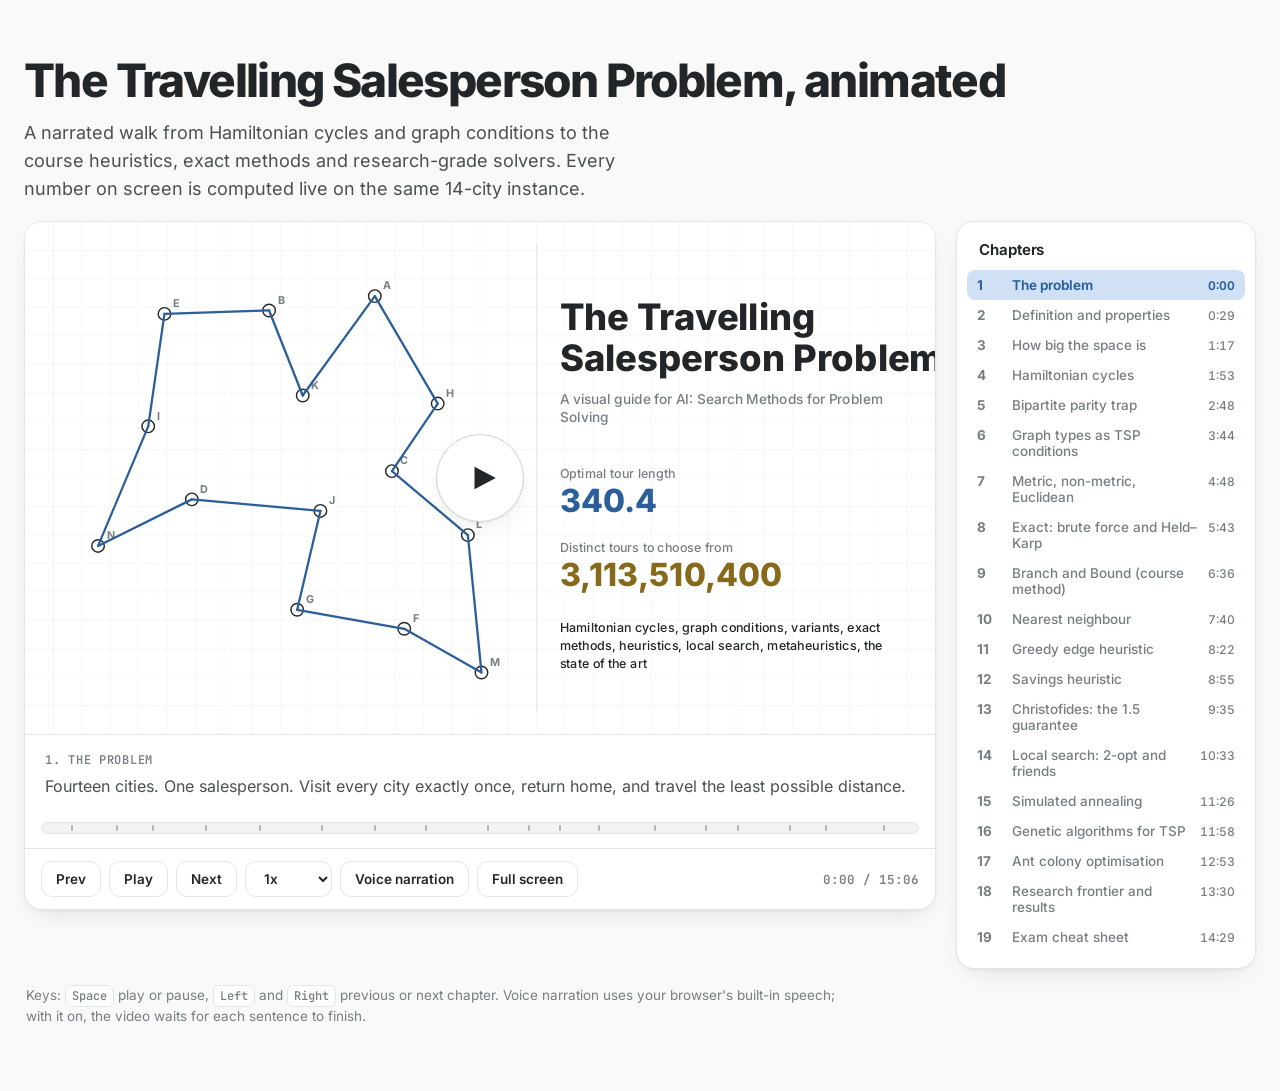
==== commit 84379344: "Theme TSP page to site styles, themed scrollbars, folder UX polish" ====
--- a/algorithmic-search/tsp-hamiltonian-cycles.html
+++ b/algorithmic-search/tsp-hamiltonian-cycles.html
@@ -4,60 +4,91 @@
 <meta charset="utf-8">
 <meta name="viewport" content="width=device-width, initial-scale=1, viewport-fit=cover">
 <title>TSP, visually: from Hamiltonian cycles to research-grade solvers</title>
-<link rel="preconnect" href="https://fonts.googleapis.com">
-<link rel="preconnect" href="https://fonts.gstatic.com" crossorigin>
-<link href="https://fonts.googleapis.com/css2?family=Archivo:wght@400;500;600;700;800&family=Newsreader:opsz,wght@6..72,400;6..72,500&display=swap" rel="stylesheet">
+<link rel="icon" href="../assets/favicon.svg" type="image/svg+xml">
+<link rel="preload" href="../assets/fonts/inter-latin-wght-normal.woff2" as="font" type="font/woff2" crossorigin>
 <style>
+@font-face {
+  font-family: "Inter"; font-style: normal; font-weight: 100 900; font-display: swap;
+  src: url("../assets/fonts/inter-latin-wght-normal.woff2") format("woff2");
+  unicode-range: U+0000-00FF, U+0131, U+0152-0153, U+02BB-02BC, U+02C6, U+02DA, U+02DC, U+0304, U+0308, U+0329, U+2000-206F, U+20AC, U+2122, U+2191, U+2193, U+2212, U+2215, U+FEFF, U+FFFD;
+}
+@font-face {
+  font-family: "JetBrains Mono"; font-style: normal; font-weight: 100 800; font-display: swap;
+  src: url("../assets/fonts/jetbrains-mono-latin-wght-normal.woff2") format("woff2");
+  unicode-range: U+0000-00FF, U+0131, U+0152-0153, U+02BB-02BC, U+02C6, U+02DA, U+02DC, U+0304, U+0308, U+0329, U+2000-206F, U+20AC, U+2122, U+2191, U+2193, U+2212, U+2215, U+FEFF, U+FFFD;
+}
 :root{
-  --bg:#DCE4E9; --panel:#F3F6F8; --ink:#182536; --muted:#586a7c; --grid:#d3dde4;
-  --route:#2546C8; --gold:#C47F06; --teal:#13806C; --rose:#B8325A; --chip:#e6ecf0;
+  --font:"Readex Pro","Inter",-apple-system,BlinkMacSystemFont,"Segoe UI","Helvetica Neue",Helvetica,Roboto,Arial,sans-serif;
+  --mono:"JetBrains Mono",ui-monospace,SFMono-Regular,Menlo,Consolas,monospace;
+  --bg:#f8f9f8; --panel:#ffffff; --ink:#232628; --fg-2:#4a5053; --muted:#777e82; --grid:#e3e7e3;
+  --route:#2c5f99; --gold:#86691a; --teal:#2e6a46; --rose:#a44a4d; --chip:#f1f3f1;
+  --line-strong:#cfd5cf; --blue:#d0e1f6; --blue-ink:#2c5f99;
+  --shadow:0 1px 2px rgba(25,40,32,.05),0 10px 28px -14px rgba(25,40,32,.18);
   box-sizing:border-box; padding-top:env(safe-area-inset-top,0px); padding-bottom:env(safe-area-inset-bottom,0px);
 }
 @media (prefers-color-scheme: dark){
   :root:not([data-theme="light"]){
-    --bg:#0E1823; --panel:#152433; --ink:#E3E9EF; --muted:#94a5b6; --grid:#1f3243;
-    --route:#7E9CFF; --gold:#EDB53F; --teal:#41C2A8; --rose:#F27299; --chip:#1c2e40;
+    --bg:#222224; --panel:#29292c; --ink:#ececee; --fg-2:#c8c8ce; --muted:#9a9aa3; --grid:#36363b;
+    --route:#a9c8ee; --gold:#ecd990; --teal:#a9d9b6; --rose:#f0b3b3; --chip:#303034;
+    --line-strong:#484850; --blue:#27374c; --blue-ink:#a9c8ee;
+    --shadow:0 1px 2px rgba(0,0,0,.3),0 10px 28px -14px rgba(0,0,0,.6);
   }
 }
 :root[data-theme="dark"]{
-  --bg:#0E1823; --panel:#152433; --ink:#E3E9EF; --muted:#94a5b6; --grid:#1f3243;
-  --route:#7E9CFF; --gold:#EDB53F; --teal:#41C2A8; --rose:#F27299; --chip:#1c2e40;
+  --bg:#222224; --panel:#29292c; --ink:#ececee; --fg-2:#c8c8ce; --muted:#9a9aa3; --grid:#36363b;
+  --route:#a9c8ee; --gold:#ecd990; --teal:#a9d9b6; --rose:#f0b3b3; --chip:#303034;
+  --line-strong:#484850; --blue:#27374c; --blue-ink:#a9c8ee;
+  --shadow:0 1px 2px rgba(0,0,0,.3),0 10px 28px -14px rgba(0,0,0,.6);
 }
 html{scroll-padding-top:env(safe-area-inset-top,0px)}
 *{box-sizing:border-box}
-body{margin:0;background:var(--bg);color:var(--ink);font-family:Archivo,"Helvetica Neue",Arial,sans-serif;}
-.wrap{max-width:1500px;margin:0 auto;padding:20px 18px 40px}
-header h1{font-size:clamp(1.25rem,2.4vw,1.9rem);font-weight:800;letter-spacing:-.02em;margin:0 0 4px}
-header p{margin:0 0 16px;color:var(--muted);font-family:Newsreader,Georgia,serif;font-size:1.05rem;line-height:1.5;max-width:75ch}
-.layout{display:grid;grid-template-columns:minmax(0,1fr) 280px;gap:18px;align-items:start}
+* { scrollbar-width: thin; scrollbar-color: var(--line-strong) transparent; }
+*::-webkit-scrollbar { width: 10px; height: 10px; }
+*::-webkit-scrollbar-track { background: transparent; }
+*::-webkit-scrollbar-thumb { background: var(--line-strong); border-radius: 999px; border: 3px solid transparent; background-clip: content-box; }
+*::-webkit-scrollbar-thumb:hover { background: var(--muted); border: 3px solid transparent; background-clip: content-box; }
+body{margin:0;background:var(--bg);color:var(--ink);font-family:var(--font);font-size:16px;line-height:1.6;-webkit-font-smoothing:antialiased;text-rendering:optimizeLegibility}
+.wrap{max-width:1440px;margin:0 auto;padding:56px 24px 64px}
+header h1{font-size:clamp(30px,4.8vw,46px);line-height:1.07;letter-spacing:-.035em;font-weight:800;margin:0 0 14px;text-wrap:balance}
+header p{margin:0 0 18px;color:var(--fg-2);font-size:18px;line-height:1.55;max-width:54ch;text-wrap:pretty}
+.layout{display:grid;grid-template-columns:minmax(0,1fr) 300px;gap:20px;align-items:start}
 @media (max-width:980px){.layout{grid-template-columns:1fr}}
-.player{background:var(--panel);border:2px solid var(--ink);border-radius:6px;overflow:hidden}
+.player{background:var(--panel);border:1px solid var(--grid);border-radius:18px;overflow:hidden;box-shadow:var(--shadow)}
 .stage{position:relative;width:100%;aspect-ratio:16/9;background:var(--panel)}
 .stage canvas{position:absolute;inset:0;width:100%;height:100%;display:block}
-.bigplay{position:absolute;inset:0;margin:auto;width:112px;height:112px;border-radius:50%;border:3px solid var(--ink);background:var(--panel);color:var(--ink);cursor:pointer;display:grid;place-items:center}
-.bigplay svg{width:42px;height:42px;margin-left:6px}
+.bigplay{position:absolute;inset:0;margin:auto;width:88px;height:88px;border-radius:50%;border:1.5px solid var(--line-strong);background:var(--panel);color:var(--ink);cursor:pointer;display:grid;place-items:center;box-shadow:var(--shadow);transition:transform .15s,border-color .15s}
+.bigplay:hover{transform:scale(1.04);border-color:var(--blue-ink)}
+.bigplay svg{width:34px;height:34px;margin-left:5px}
 .bigplay.hide{display:none}
-.caption{min-height:5.4em;padding:14px 20px;border-top:2px solid var(--ink);font-family:Newsreader,Georgia,serif;font-size:clamp(1rem,1.6vw,1.25rem);line-height:1.5;}
-.caption .ct{font-family:Archivo,sans-serif;font-weight:700;font-size:.8rem;color:var(--muted);display:block;margin-bottom:2px;letter-spacing:.01em}
-.controls{display:flex;flex-wrap:wrap;gap:8px;align-items:center;padding:10px 14px;border-top:1px solid var(--grid)}
-.controls button,.controls select{font:600 .88rem Archivo,sans-serif;color:var(--ink);background:var(--chip);border:1.5px solid var(--ink);border-radius:4px;padding:6px 10px;cursor:pointer}
-.controls button[aria-pressed="true"]{background:var(--ink);color:var(--panel)}
-.controls button:focus-visible,.controls select:focus-visible,.chap button:focus-visible,.bigplay:focus-visible,.bar:focus-visible{outline:3px solid var(--route);outline-offset:2px}
-.time{font:600 .85rem Archivo,sans-serif;color:var(--muted);margin-left:auto;font-variant-numeric:tabular-nums}
-.bar{position:relative;height:16px;margin:0 14px 12px;cursor:pointer;border-radius:3px;background:var(--chip);border:1.5px solid var(--ink)}
-.bar .fill{position:absolute;left:0;top:0;bottom:0;background:var(--route)}
-.bar .tick{position:absolute;top:-1px;bottom:-1px;width:2px;background:var(--ink);opacity:.35}
-.chap{background:var(--panel);border:2px solid var(--ink);border-radius:6px;padding:8px;max-height:calc(100vh - 40px);overflow:auto}
-.chap h2{font-size:.95rem;margin:6px 8px 8px;font-weight:700}
+.caption{min-height:5.4em;padding:16px 20px;border-top:1px solid var(--grid);font-size:16px;line-height:1.6;color:var(--fg-2)}
+.caption .ct{font-family:var(--mono);font-weight:600;font-size:12px;color:var(--muted);display:block;margin-bottom:4px;letter-spacing:.06em;text-transform:uppercase}
+.controls{display:flex;flex-wrap:wrap;gap:8px;align-items:center;padding:12px 16px;border-top:1px solid var(--grid)}
+.controls button,.controls select{font:600 13.5px var(--font);color:var(--ink);background:var(--panel);border:1px solid var(--grid);border-radius:11px;padding:0 14px;height:36px;cursor:pointer;transition:background .15s,border-color .15s}
+.controls button:hover,.controls select:hover{border-color:var(--line-strong)}
+.controls button[aria-pressed="true"]{background:var(--blue);color:var(--blue-ink);border-color:transparent}
+.controls button:focus-visible,.controls select:focus-visible,.chap button:focus-visible,.bigplay:focus-visible,.bar:focus-visible{outline:2px solid var(--blue-ink);outline-offset:2px}
+.time{font:600 12.5px var(--mono);color:var(--muted);margin-left:auto;font-variant-numeric:tabular-nums}
+.bar{position:relative;height:12px;margin:2px 16px 14px;cursor:pointer;border-radius:999px;background:var(--chip);border:1px solid var(--grid)}
+.bar .fill{position:absolute;left:0;top:0;bottom:0;border-radius:inherit;background:var(--route)}
+.bar .tick{position:absolute;top:2px;bottom:2px;width:2px;background:var(--muted);opacity:.5;border-radius:2px}
+.chap{background:var(--panel);border:1px solid var(--grid);border-radius:18px;padding:12px 10px 16px;max-height:calc(100vh - 40px);overflow:auto;box-shadow:var(--shadow)}
+.chap h2{font-size:15px;margin:4px 12px 8px;font-weight:650;letter-spacing:-.005em}
 .chap ol{list-style:none;margin:0;padding:0;counter-reset:c}
 .chap li{counter-increment:c}
-.chap button{width:100%;text-align:left;display:grid;grid-template-columns:2em 1fr auto;gap:6px;align-items:baseline;background:none;border:0;border-radius:4px;padding:7px 8px;color:var(--ink);font:500 .9rem Archivo,sans-serif;cursor:pointer}
+.chap button{width:100%;text-align:left;display:grid;grid-template-columns:2em 1fr auto;gap:8px;align-items:baseline;background:none;border:0;border-radius:8px;padding:7px 10px;color:var(--muted);font:500 13.5px var(--font);cursor:pointer;transition:background .12s,color .12s}
 .chap button::before{content:counter(c);color:var(--muted);font-weight:700}
-.chap button span{color:var(--muted);font-size:.78rem;font-variant-numeric:tabular-nums}
-.chap button.on{background:var(--ink);color:var(--panel)}
-.chap button.on::before,.chap button.on span{color:var(--panel)}
-.note{color:var(--muted);font-size:.85rem;margin:14px 2px 0;line-height:1.5;max-width:90ch}
-kbd{font:600 .8rem Archivo,sans-serif;border:1px solid var(--muted);border-radius:3px;padding:0 4px}
+.chap button:hover{color:var(--ink);background:var(--chip)}
+.chap button span{color:var(--muted);font-size:12px;font-variant-numeric:tabular-nums}
+.chap button.on{background:var(--blue);color:var(--blue-ink);font-weight:650}
+.chap button.on::before,.chap button.on span{color:var(--blue-ink)}
+.note{color:var(--muted);font-size:13.5px;margin:16px 2px 0;line-height:1.55;max-width:90ch}
+kbd{font:500 12px var(--mono);border:1px solid var(--grid);background:var(--panel);color:var(--muted);border-radius:6px;padding:2px 6px}
+@media (max-width:760px){
+  .wrap{padding:40px 16px 56px}
+  header p{font-size:16.5px}
+  .layout{gap:16px}
+  .caption{min-height:0;font-size:15px}
+}
 </style>
 </head>
 <body>
@@ -201,7 +232,7 @@
 })();
 
 // ================= rendering core =================
-const W=1600,H=900, FS='Archivo, "Helvetica Neue", Arial, sans-serif';
+const W=1600,H=900, FS='Inter, "Helvetica Neue", Arial, sans-serif';
 const cv=document.getElementById('cv'), ctx=cv.getContext('2d');
 let C={};
 function readColors(){const cs=getComputedStyle(document.documentElement);['bg','panel','ink','muted','grid','route','gold','teal','rose','chip'].forEach(k=>C[k]=cs.getPropertyValue('--'+k).trim())}
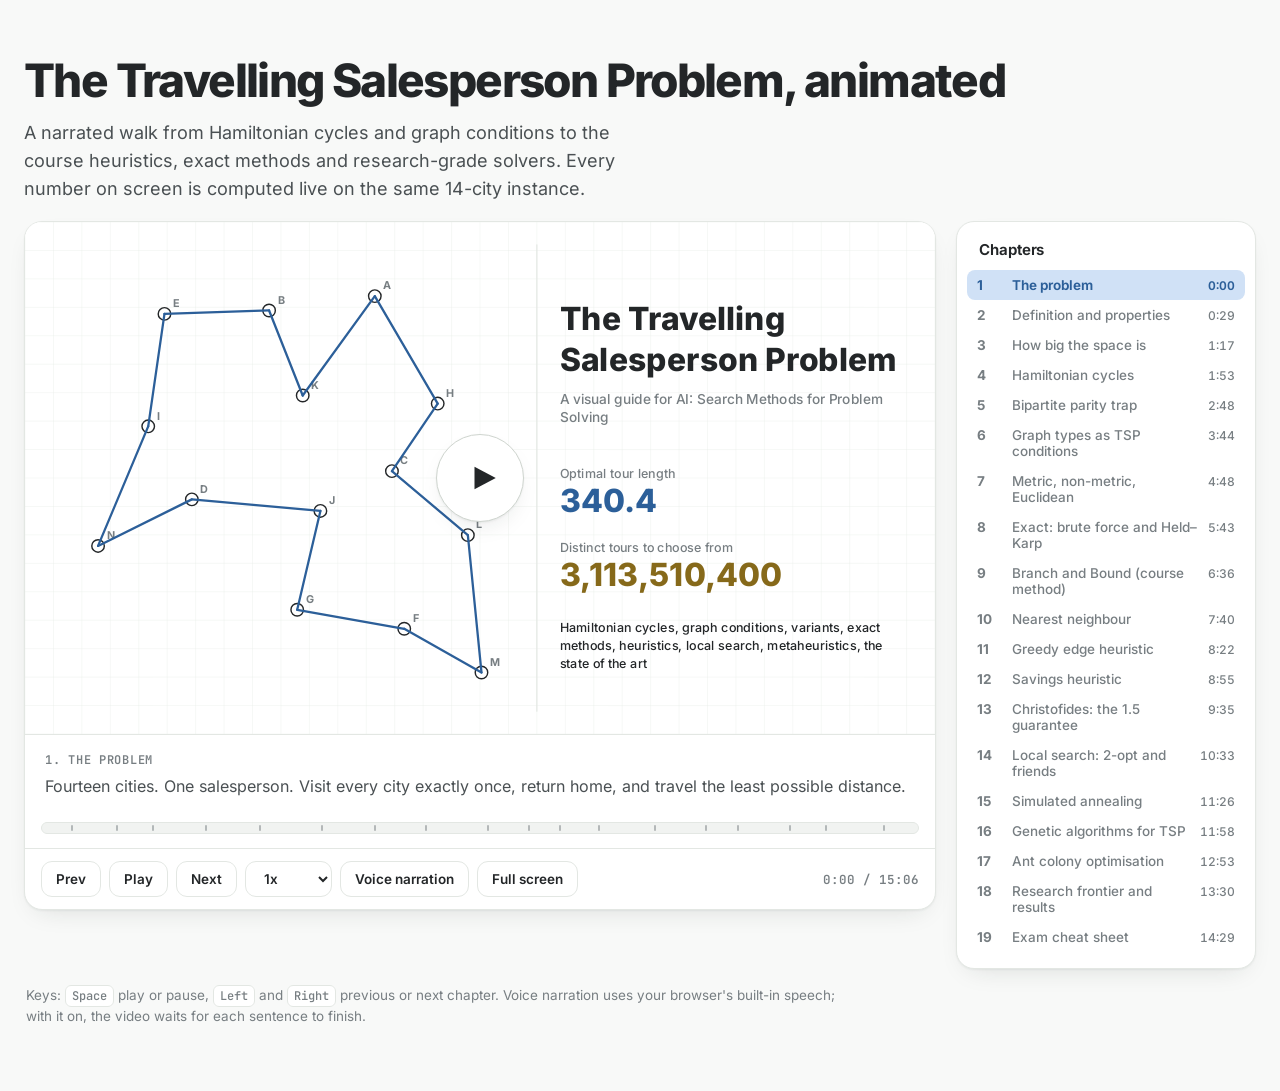
==== commit b6f65fd8: "Fix: TSP-TItlefont-size" ====
--- a/algorithmic-search/tsp-hamiltonian-cycles.html
+++ b/algorithmic-search/tsp-hamiltonian-cycles.html
@@ -285,7 +285,7 @@
  cap(`That closed loop is the shortest of ${fmt(toursN)} possible tours. Finding it, and proving it is the shortest, is the Travelling Salesperson Problem.`),
  cap(`We will build the theory, the graph conditions that decide whether a tour can even exist, and every major way to solve it, from the course heuristics to research-grade solvers.`)],
  draw(t,S){cities({appear:i=>pr(t,.2+i*.09,.6+i*.09)});tour(TSP.opt,pr(t,1.8,S.at(1)-.3));panelRule();
-  txt('The Travelling',940,190,{s:64,w:800,al:pr(t,.3,1.2)});txt('Salesperson Problem',940,262,{s:64,w:800,al:pr(t,.5,1.4)});
+  txt('The Travelling',940,190,{s:56,w:800,al:pr(t,.3,1.2)});txt('Salesperson Problem',940,262,{s:56,w:800,al:pr(t,.5,1.4)});
   wrap('A visual guide for AI: Search Methods for Problem Solving',940,320,600,32,{s:24,c:C.muted,al:pr(t,.8,1.8)});
   const a=pr(t,S.at(1),S.at(1)+1);txt('Optimal tour length',940,450,{s:22,c:C.muted,al:a});txt(f1(OPT),940,510,{s:56,w:800,c:C.route,al:a});
   txt('Distinct tours to choose from',940,580,{s:22,c:C.muted,al:a});txt(fmt(Math.round(toursN*pr(t,S.at(1),S.at(1)+3))),940,640,{s:56,w:800,c:C.gold,al:a});
